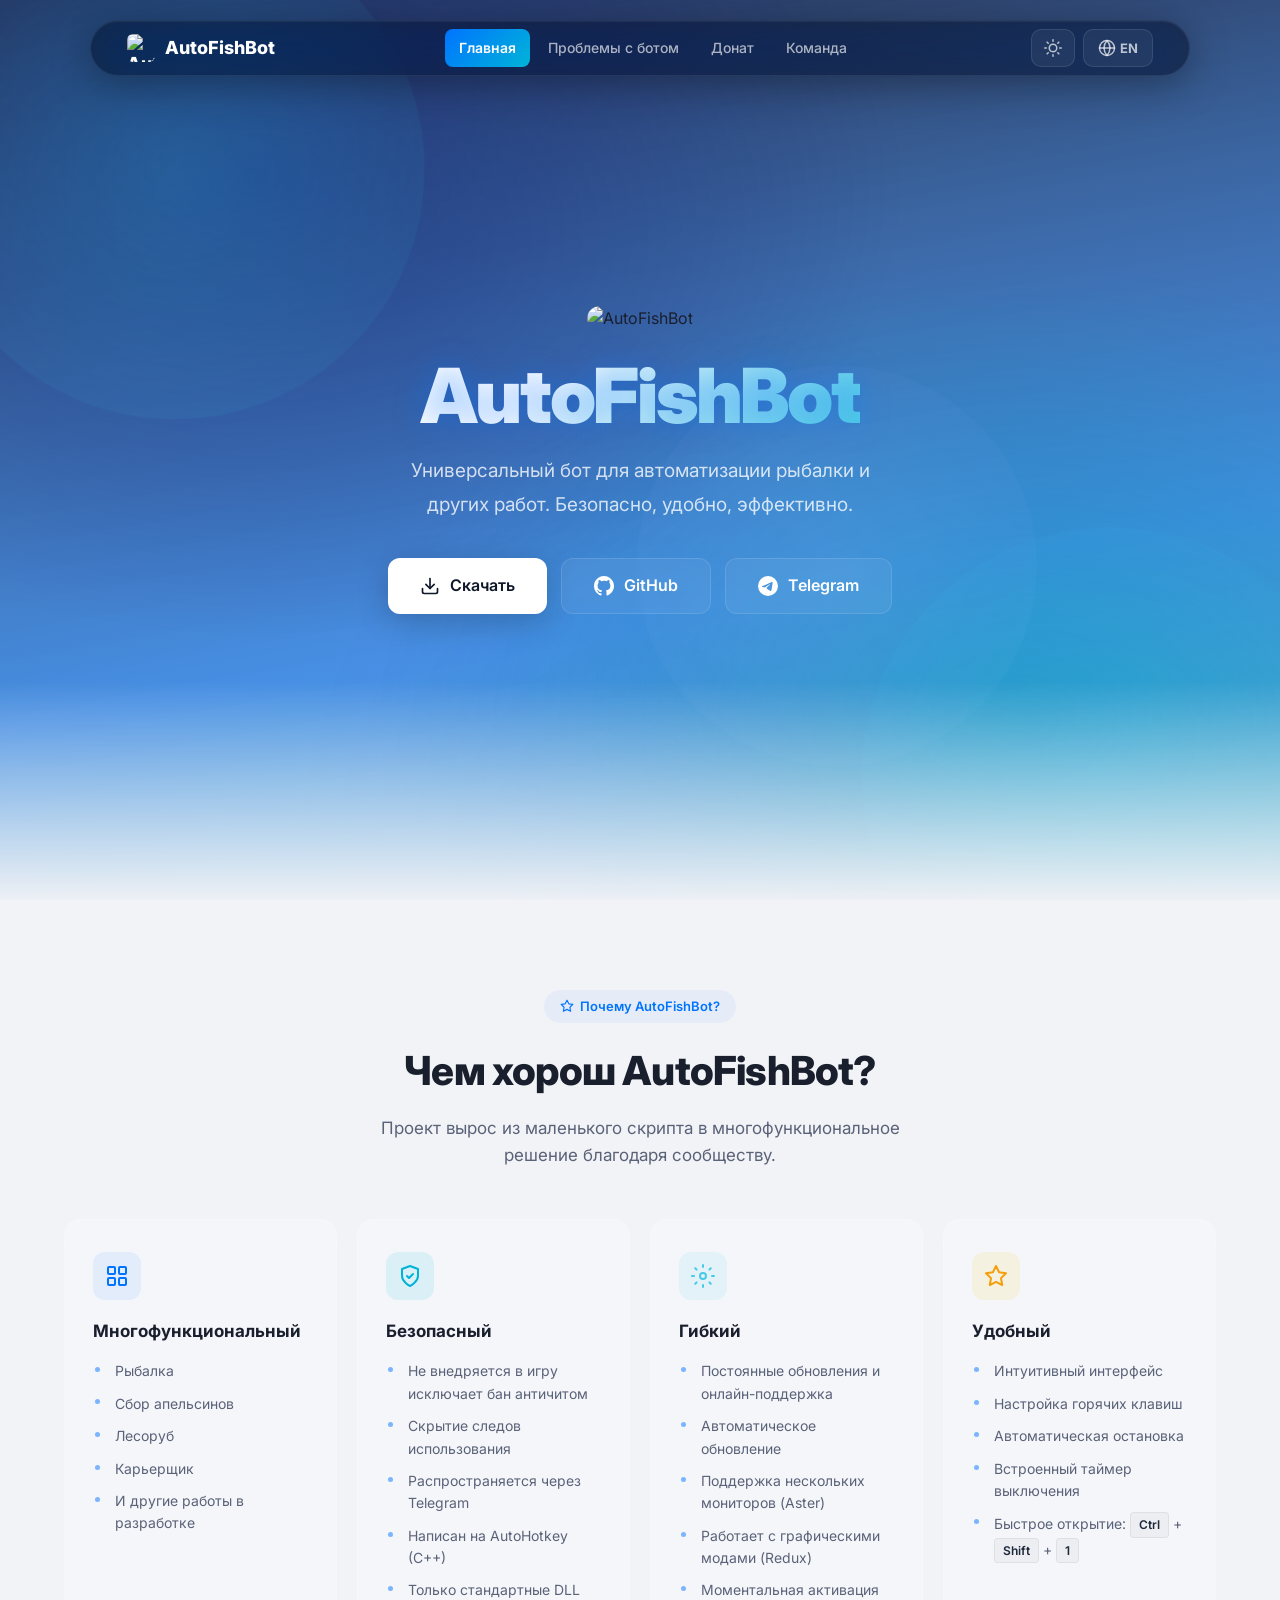
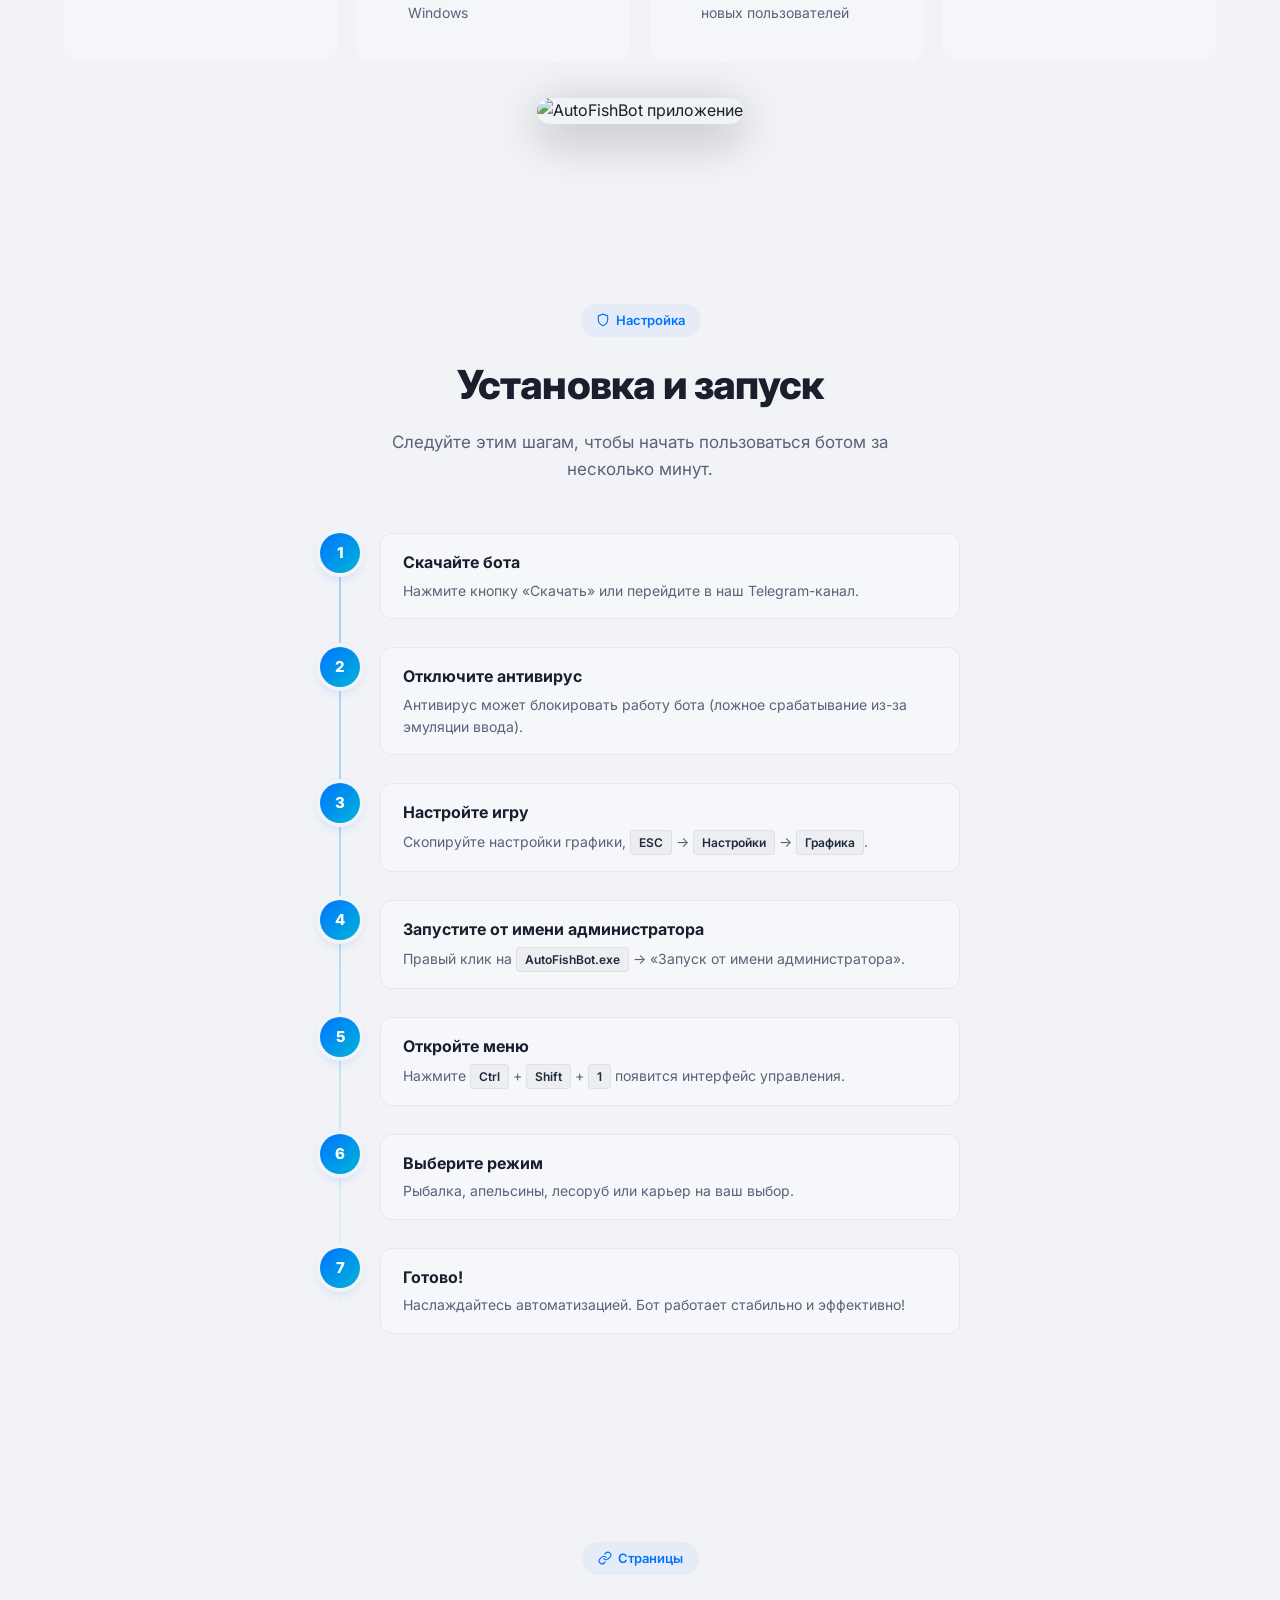
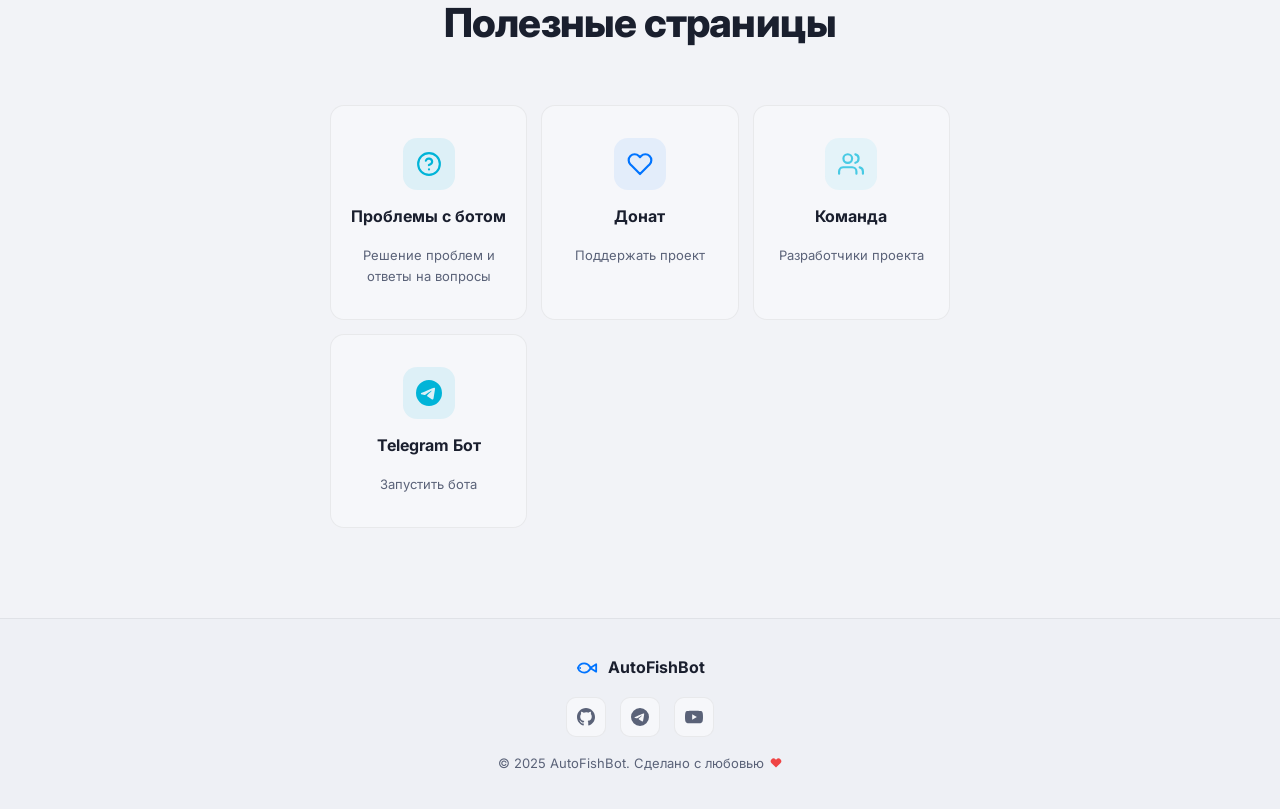
==== indexAFB.html @ ac45a5df "Initial commit - AutoFishBot site with multi-page structure and indexAFB SPA" ====
<!DOCTYPE html>
<html lang="ru" data-theme="light">
<head>
<meta charset="UTF-8">
<meta name="viewport" content="width=device-width, initial-scale=1.0">
<title>AutoFishBot — Universal bot for MajesticRP</title>
<meta name="description" content="Universal bot for automating fishing and other jobs on MajesticRP. Safe, convenient, efficient.">
<meta name="keywords" content="AutoFishBot, MajesticRP, fishing bot, automation, auto fish, AutoHotkey">
<meta property="og:title" content="AutoFishBot">
<meta property="og:description" content="Universal bot for automating fishing and other jobs. Safe, convenient, efficient.">
<meta property="og:image" content="https://s.fotora.ru/a2efa7c421a257b6.png">
<link rel="icon" type="image/png" href="https://s.fotora.ru/a2efa7c421a257b6.png">
<link href="https://fonts.googleapis.com/css2?family=Inter:wght@400;500;600;700;800;900&display=swap" rel="stylesheet">
<style>
*,*::before,*::after{box-sizing:border-box;margin:0;padding:0}
:root{--primary:#0074FF;--primary-dark:#0056c7;--secondary:#00B4D8;--accent:#48CAE4}
[data-theme="light"]{--bg:#eef0f5;--bg-alt:#f2f3f7;--card:#f6f7fa;--card-hover:#eff1f5;--text:#1a1f2e;--text-light:#5a6278;--border:rgba(0,0,0,.06);--shadow:0 4px 24px rgba(0,0,0,.04);--shadow-lg:0 12px 48px rgba(0,0,0,.07);--nav-bg:rgba(238,240,245,.88);--glow:rgba(0,116,255,.05);--code-bg:#eceef2;--code-text:#1e293b;--hero-from:#020b2e;--hero-via:#003a8a;--hero-to:#0066dd;--hero-end:#0099bb;--section-alt:#f2f3f7;--team-avatar:#e2e6ed;--badge-active:#10b981;--badge-left:#ef4444;--glass:rgba(246,247,250,.75)}
[data-theme="dark"]{--bg:#080c1a;--bg-alt:#0c1124;--card:#121b38;--card-hover:#162044;--text:#e2e8f0;--text-light:#8899b4;--border:rgba(255,255,255,.04);--shadow:0 4px 24px rgba(0,0,0,.35);--shadow-lg:0 12px 48px rgba(0,0,0,.45);--nav-bg:rgba(8,12,26,.88);--glow:rgba(0,116,255,.06);--code-bg:#1a2045;--code-text:#c8d6e5;--hero-from:#020515;--hero-via:#002060;--hero-to:#003d99;--hero-end:#006688;--section-alt:#0a0f24;--team-avatar:#1a2045;--badge-active:#059669;--badge-left:#dc2626;--glass:rgba(18,27,56,.55)}
html{scroll-behavior:smooth}
body{font-family:'Inter',system-ui,-apple-system,sans-serif;background:var(--bg);color:var(--text);line-height:1.6;overflow-x:hidden;transition:background .3s,color .3s}
a{color:var(--primary);text-decoration:none}
::selection{background:rgba(0,116,255,.2);color:inherit}
.container{max-width:1200px;margin:0 auto;padding:0 24px}
kbd{display:inline-block;padding:2px 8px;border-radius:4px;font-family:inherit;font-size:12px;font-weight:600;background:var(--code-bg);color:var(--code-text);border:1px solid var(--border)}
::-webkit-scrollbar{width:6px}
::-webkit-scrollbar-track{background:transparent}
::-webkit-scrollbar-thumb{background:var(--primary);border-radius:3px}
nav{position:fixed;top:20px;left:50%;transform:translateX(-50%);z-index:1000;max-width:1100px;width:90%;border-radius:999px;background:rgba(10,15,30,.55);backdrop-filter:blur(24px) saturate(180%);-webkit-backdrop-filter:blur(24px) saturate(180%);border:1px solid rgba(255,255,255,.08);box-shadow:0 8px 40px rgba(0,0,0,.35),inset 0 1px 0 rgba(255,255,255,.05);height:56px;display:flex;align-items:center;justify-content:space-between;padding:0 36px;transition:all .4s cubic-bezier(.34,1.56,.64,1)}nav:hover{transform:translateX(-50%) scale(1.02);background:rgba(15,22,40,.7);box-shadow:0 8px 50px rgba(0,116,255,.12),0 8px 40px rgba(0,0,0,.35),inset 0 1px 0 rgba(255,255,255,.08)}
.nav-brand{display:flex;align-items:center;gap:10px;font-weight:800;font-size:18px;color:#fff;cursor:pointer}
.nav-brand img{border-radius:6px}
.nav-center{display:flex;align-items:center;gap:4px}
.nav-center a{padding:8px 14px;border-radius:8px;font-size:14px;font-weight:500;color:rgba(255,255,255,.65);cursor:pointer;transition:all .25s}
.nav-center a:hover,.nav-center a.active{background:rgba(255,255,255,.08);color:#fff}
.nav-center a.active{background:linear-gradient(135deg,#0074ff,#00b4d8);font-weight:600}
.nav-actions{display:flex;align-items:center;gap:8px}
.theme-btn,.lang-btn{display:flex;align-items:center;justify-content:center;height:38px;border-radius:10px;border:1px solid rgba(255,255,255,.1);background:rgba(255,255,255,.06);cursor:pointer;font-size:13px;font-weight:600;font-family:inherit;color:rgba(255,255,255,.7);transition:all .25s}
.theme-btn{width:44px}
.lang-btn{padding:0 14px;gap:4px}
.theme-btn:hover,.lang-btn:hover{border-color:rgba(255,255,255,.25);color:#fff;background:rgba(255,255,255,.1)}
.theme-btn svg,.lang-btn svg{width:18px;height:18px}
.lang-btn span{font-size:13px;font-weight:700}
.page{display:none;animation:fadePage .35s ease}
.page.active{display:block}
@keyframes fadePage{from{opacity:0;transform:translateY(12px)}to{opacity:1;transform:translateY(0)}}
.hero{min-height:100vh;display:flex;align-items:center;justify-content:center;text-align:center;position:relative;padding:100px 24px 80px;background:radial-gradient(ellipse at 20% 20%,rgba(30,58,138,.7) 0%,transparent 45%),radial-gradient(ellipse at 80% 80%,rgba(8,145,178,.55) 0%,transparent 45%),radial-gradient(ellipse at 50% 100%,rgba(120,80,255,.12) 0%,transparent 40%),linear-gradient(170deg,rgba(2,11,46,.85) 0%,rgba(0,58,138,.75) 35%,rgba(0,102,221,.7) 65%,rgba(0,153,187,.65) 100%),url('https://s.fotora.ru/9a0da418058eaffe.jpeg') center/cover;overflow:hidden}.hero::after{content:'';position:absolute;left:0;right:0;bottom:-1px;height:220px;background:linear-gradient(to bottom,transparent,var(--bg));pointer-events:none;z-index:3}
.hero-light{position:absolute;border-radius:50%;opacity:.35;mix-blend-mode:screen;pointer-events:none;transform:translateZ(0)}.hero-light-1{width:500px;height:500px;background:radial-gradient(circle,rgba(0,180,216,.6),transparent);top:-10%;left:-5%}.hero-light-2{width:500px;height:500px;background:radial-gradient(circle,rgba(0,116,255,.5),transparent);bottom:-15%;right:-5%}.hero-light-3{width:400px;height:400px;background:radial-gradient(circle,rgba(120,80,255,.4),transparent);top:40%;left:50%}
.hero-bubbles{position:absolute;inset:0;pointer-events:none;overflow:hidden}
.bubble{position:absolute;border-radius:50%;background:rgba(255,255,255,.04);animation:bubbleUp linear infinite}
.bubble:nth-child(1){width:12px;height:12px;left:15%;bottom:-20px;animation-duration:8s}
.bubble:nth-child(2){width:24px;height:24px;left:45%;bottom:-30px;animation-duration:12s;animation-delay:2s}
.bubble:nth-child(3){width:16px;height:16px;left:70%;bottom:-20px;animation-duration:10s;animation-delay:4s}
.bubble:nth-child(4){width:8px;height:8px;left:85%;bottom:-15px;animation-duration:7s;animation-delay:1s}
.bubble:nth-child(5){width:20px;height:20px;left:25%;bottom:-25px;animation-duration:14s;animation-delay:3s}
.bubble:nth-child(6){width:10px;height:10px;left:55%;bottom:-15px;animation-duration:9s;animation-delay:5s}
.bubble:nth-child(7){width:18px;height:18px;left:10%;bottom:-25px;animation-duration:13s;animation-delay:1.5s}
.bubble:nth-child(8){width:7px;height:7px;left:35%;bottom:-12px;animation-duration:6s;animation-delay:3.5s}
.bubble:nth-child(9){width:14px;height:14px;left:65%;bottom:-22px;animation-duration:11s;animation-delay:0.5s}
.bubble:nth-child(10){width:22px;height:22px;left:90%;bottom:-28px;animation-duration:15s;animation-delay:4.5s}
.bubble:nth-child(11){width:9px;height:9px;left:5%;bottom:-18px;animation-duration:7.5s;animation-delay:2.5s}
.bubble:nth-child(12){width:16px;height:16px;left:75%;bottom:-24px;animation-duration:10.5s;animation-delay:6s}
.bubble:nth-child(13){width:11px;height:11px;left:40%;bottom:-16px;animation-duration:8.5s;animation-delay:0.8s}
.bubble:nth-child(14){width:19px;height:19px;left:50%;bottom:-26px;animation-duration:12.5s;animation-delay:5.2s}
.bubble:nth-child(15){width:6px;height:6px;left:30%;bottom:-10px;animation-duration:5.5s;animation-delay:3.8s}
.bubble:nth-child(16){width:13px;height:13px;left:95%;bottom:-20px;animation-duration:9.5s;animation-delay:1.2s}
.bubble:nth-child(17){width:21px;height:21px;left:60%;bottom:-30px;animation-duration:14.5s;animation-delay:4s}
.bubble:nth-child(18){width:8px;height:8px;left:20%;bottom:-14px;animation-duration:6.5s;animation-delay:7s}
.bubble:nth-child(19){width:15px;height:15px;left:33%;bottom:-22px;animation-duration:11s;animation-delay:1.8s}
.bubble:nth-child(20){width:10px;height:10px;left:72%;bottom:-18px;animation-duration:8.5s;animation-delay:4.2s}
.bubble:nth-child(21){width:18px;height:18px;left:8%;bottom:-28px;animation-duration:13.5s;animation-delay:0.3s}
.bubble:nth-child(22){width:7px;height:7px;left:58%;bottom:-12px;animation-duration:6s;animation-delay:5.5s}
.bubble:nth-child(23){width:13px;height:13px;left:42%;bottom:-20px;animation-duration:9.5s;animation-delay:2.2s}
.bubble:nth-child(24){width:20px;height:20px;left:88%;bottom:-26px;animation-duration:14s;animation-delay:6.8s}
.bubble:nth-child(25){width:9px;height:9px;left:17%;bottom:-16px;animation-duration:7s;animation-delay:3.3s}
.bubble:nth-child(26){width:17px;height:17px;left:63%;bottom:-24px;animation-duration:12s;animation-delay:0.9s}
.bubble:nth-child(27){width:6px;height:6px;left:48%;bottom:-10px;animation-duration:5s;animation-delay:4.8s}
.bubble:nth-child(28){width:14px;height:14px;left:82%;bottom:-22px;animation-duration:10s;animation-delay:1.5s}
.bubble:nth-child(29){width:22px;height:22px;left:28%;bottom:-30px;animation-duration:15.5s;animation-delay:5.8s}
.bubble:nth-child(30){width:11px;height:11px;left:53%;bottom:-18px;animation-duration:8s;animation-delay:2.8s}
@keyframes bubbleUp{0%{transform:translateY(0) scale(1);opacity:0}10%{opacity:1}90%{opacity:.6}100%{transform:translateY(-110vh) scale(.4);opacity:0}}
.hero-waves{position:absolute;bottom:0;left:0;right:0;height:100px;overflow:hidden;line-height:0}
.hero-waves svg{position:absolute;bottom:0;width:200%;height:100%}
.wave1{animation:waveAnim 14s ease-in-out infinite;opacity:.12}
.wave2{animation:waveAnim 20s ease-in-out infinite reverse;opacity:.07;bottom:-8px}
.wave3{animation:waveAnim 26s ease-in-out infinite;opacity:.04;bottom:-16px}
@keyframes waveAnim{0%{transform:translateX(0)}25%{transform:translateX(-15%)}50%{transform:translateX(-25%)}75%{transform:translateX(-15%)}100%{transform:translateX(0)}}
.hero-content{position:relative;z-index:2;max-width:800px}
.hero-icon{margin-bottom:24px;display:inline-block;animation:fishFloat 4s ease-in-out infinite}
@keyframes fishFloat{0%,100%{transform:translateY(0) rotate(-2deg)}50%{transform:translateY(-10px) rotate(2deg)}}
.hero-icon img{border-radius:16px}
.hero h1{font-size:clamp(42px,8vw,76px);font-weight:900;color:#fff;line-height:1.05;margin-bottom:18px;letter-spacing:-.03em;text-shadow:0 0 30px rgba(0,116,255,.35)}
.hero h1 span{background:linear-gradient(135deg,#fff 30%,var(--accent) 100%);-webkit-background-clip:text;-webkit-text-fill-color:transparent;background-clip:text}
.hero p{font-size:clamp(16px,2.5vw,19px);color:rgba(255,255,255,.78);margin-bottom:36px;max-width:500px;margin-left:auto;margin-right:auto;line-height:1.8}
.hero-buttons{display:flex;gap:14px;justify-content:center;flex-wrap:wrap}
.btn{display:inline-flex;align-items:center;gap:10px;padding:14px 32px;border-radius:12px;font-size:16px;font-weight:600;font-family:inherit;cursor:pointer;transition:all .3s cubic-bezier(.34,1.56,.64,1);border:none;text-decoration:none}
.btn-primary{background:#fff;color:#0f172a;box-shadow:0 8px 32px rgba(0,0,0,.2)}
.btn-primary:hover{transform:translateY(-3px) scale(1.03);box-shadow:0 12px 40px rgba(0,0,0,.3),0 0 40px rgba(0,116,255,.35)}
.btn-primary svg{width:20px;height:20px}
.btn-outline{background:rgba(255,255,255,.06);color:#fff;border:1.5px solid rgba(255,255,255,.12);backdrop-filter:blur(4px)}
.btn-outline:hover{background:rgba(255,255,255,.1);border-color:rgba(255,255,255,.25);transform:translateY(-3px) scale(1.02)}
.btn-outline svg{width:20px;height:20px}
.section{padding:90px 0;transition:background .3s}
.section:nth-child(even){background:var(--section-alt)}
.section-header{text-align:center;margin-bottom:50px}
.section-header h2{font-size:clamp(28px,4vw,40px);font-weight:800;color:var(--text);margin-bottom:12px;letter-spacing:-.02em;transition:color .3s}
.section-header p{color:var(--text-light);font-size:17px;max-width:560px;margin:0 auto;transition:color .3s}
.section-label{display:inline-flex;align-items:center;gap:6px;padding:6px 16px;border-radius:20px;background:var(--glow);color:var(--primary);font-size:13px;font-weight:600;margin-bottom:16px;transition:background .3s}
.features-grid{display:grid;grid-template-columns:repeat(auto-fit,minmax(260px,1fr));gap:20px}
.feature-card{background:var(--glass);backdrop-filter:blur(16px) saturate(180%);-webkit-backdrop-filter:blur(16px) saturate(180%);border-radius:16px;padding:32px 28px;border:1px solid rgba(255,255,255,.08);transition:all .35s cubic-bezier(.34,1.56,.64,1);opacity:0;transform:translateY(30px);position:relative;overflow:hidden}
.feature-card::before{content:'';position:absolute;top:0;left:0;right:0;height:3px;background:linear-gradient(90deg,#0074ff,#00b4d8);opacity:0;transition:opacity .35s}.feature-card::after{content:'';position:absolute;top:0;left:-100%;width:100%;height:100%;background:linear-gradient(90deg,transparent,rgba(255,255,255,.06),transparent);transition:left .6s cubic-bezier(.34,1.56,.64,1);pointer-events:none}.feature-card:hover::after{left:100%}
.feature-card.visible{opacity:1;transform:translateY(0)}
.feature-card:hover{transform:translateY(-6px);border-color:rgba(0,116,255,.3);box-shadow:0 12px 48px rgba(0,0,0,.3),0 0 30px rgba(0,116,255,.08)}
.feature-card:hover::before{opacity:1}
.feature-card:hover .feature-icon{transform:scale(1.1)}
.feature-icon{width:48px;height:48px;border-radius:12px;display:flex;align-items:center;justify-content:center;margin-bottom:18px;transition:transform .3s}
.feature-icon svg{width:24px;height:24px}
.feature-card h3{font-size:17px;font-weight:700;margin-bottom:10px;color:var(--text);transition:color .3s}
.feature-card ul{list-style:none;padding:0;margin:0}
.feature-card ul li{font-size:14px;color:var(--text-light);padding:5px 0 5px 22px;position:relative;transition:color .3s}
.feature-card ul li::before{content:'';position:absolute;left:2px;top:12px;width:5px;height:5px;border-radius:50%;background:var(--primary);opacity:.5}
.showcase-img{margin-top:36px;text-align:center;opacity:0;transform:translateY(20px);transition:all .6s ease}
.showcase-img.visible{opacity:1;transform:translateY(0)}
.showcase-img img{max-width:100%;border-radius:12px;box-shadow:0 8px 40px rgba(0,0,0,.1)}
.section-alt{background:var(--section-alt);transition:background .3s}
.setup-steps{max-width:640px;margin:0 auto;position:relative;padding-left:0}
.setup-steps::before{content:'';position:absolute;left:19px;top:8px;bottom:8px;width:2px;background:linear-gradient(to bottom,var(--primary),var(--secondary),transparent);opacity:.3;transition:background .3s}
.setup-step{display:flex;gap:20px;margin-bottom:28px;opacity:0;transform:translateX(-20px);transition:all .5s cubic-bezier(.34,1.56,.64,1)}
.setup-step.visible{opacity:1;transform:translateX(0)}
.step-num{flex-shrink:0;width:40px;height:40px;border-radius:50%;background:linear-gradient(135deg,var(--primary),var(--secondary));color:#fff;font-weight:800;font-size:15px;display:flex;align-items:center;justify-content:center;position:relative;z-index:1;box-shadow:0 0 0 4px var(--section-alt),0 4px 12px rgba(0,116,255,.2);transition:box-shadow .3s,background .3s}
.setup-step .step-content{background:var(--card);border-radius:12px;padding:16px 22px;flex:1;border:1px solid var(--border);transition:all .3s;transition:background .3s,border-color .3s}
.setup-step .step-content h3{font-size:16px;font-weight:700;color:var(--text);margin-bottom:4px;transition:color .3s}
.setup-step .step-content p{font-size:14px;color:var(--text-light);line-height:1.6;transition:color .3s}
.links-grid{display:grid;grid-template-columns:repeat(auto-fit,minmax(180px,1fr));gap:14px;max-width:620px;margin:0 auto}
.link-card{display:flex;flex-direction:column;align-items:center;gap:14px;padding:32px 20px;border-radius:14px;background:var(--card);border:1px solid var(--border);text-align:center;cursor:pointer;transition:all .35s cubic-bezier(.34,1.56,.64,1);opacity:0;transform:translateY(20px)}
.link-card.visible{opacity:1;transform:translateY(0)}
.link-card:hover{transform:translateY(-6px);border-color:var(--primary);box-shadow:var(--shadow-lg)}
.link-card-icon{width:52px;height:52px;border-radius:14px;display:flex;align-items:center;justify-content:center}
.link-card-icon svg{width:26px;height:26px}
.link-card h3{font-size:16px;font-weight:700;color:var(--text);margin-bottom:2px;transition:color .3s}
.link-card p{font-size:13px;color:var(--text-light);transition:color .3s}
footer{text-align:center;padding:36px 24px;color:var(--text-light);font-size:13px;border-top:1px solid var(--border);transition:color .3s,border-color .3s,background .3s}
.footer-content{display:flex;flex-direction:column;align-items:center;gap:16px}
.footer-brand{display:flex;align-items:center;gap:10px;font-weight:700;font-size:16px;color:var(--text);transition:color .3s}
.footer-links{display:flex;gap:14px}
.footer-links a{display:flex;align-items:center;justify-content:center;width:40px;height:40px;border-radius:10px;background:var(--card);border:1px solid var(--border);color:var(--text-light);transition:all .25s}
.footer-links a:hover{color:var(--primary);border-color:var(--primary);background:var(--glow);transform:translateY(-2px)}
.footer-copy{display:flex;align-items:center;justify-content:center;gap:6px;flex-wrap:wrap;color:var(--text-light);transition:color .3s}
.faq-list{max-width:680px;margin:0 auto}
.faq-item{background:var(--card);border-radius:12px;margin-bottom:10px;border:1px solid var(--border);overflow:hidden;transition:all .3s;opacity:0;transform:translateY(20px)}
.faq-item.visible{opacity:1;transform:translateY(0)}
.faq-item:hover{border-color:var(--primary)}
.faq-question{padding:18px 22px;display:flex;align-items:center;justify-content:space-between;cursor:pointer;font-weight:600;font-size:15px;color:var(--text);gap:12px;-webkit-user-select:none;user-select:none;transition:color .3s}
.faq-chevron{width:20px;height:20px;flex-shrink:0;transition:transform .35s cubic-bezier(.34,1.56,.64,1);color:var(--text-light)}
.faq-item.open .faq-chevron{transform:rotate(180deg);color:var(--primary)}
.faq-answer{max-height:0;overflow:hidden;transition:max-height .35s ease,padding .35s ease;padding:0 22px;font-size:14px;color:var(--text-light);line-height:1.7;transition:color .3s,max-height .35s ease,padding .35s ease}
.faq-item.open .faq-answer{max-height:500px;padding:0 22px 18px}
.faq-support{text-align:center;margin-top:24px}
.support-btn{display:inline-flex;align-items:center;gap:10px;padding:14px 28px;border-radius:12px;background:var(--primary);color:#fff;font-weight:600;font-size:15px;font-family:inherit;text-decoration:none;transition:all .3s cubic-bezier(.34,1.56,.64,1);box-shadow:0 4px 20px rgba(0,116,255,.25)}
.support-btn:hover{transform:translateY(-3px);box-shadow:0 8px 32px rgba(0,116,255,.35)}
.donate-buttons{display:flex;flex-direction:column;gap:14px;max-width:420px;margin:0 auto}
.donate-btn{display:flex;align-items:center;justify-content:center;gap:12px;padding:20px 28px;border-radius:14px;font-weight:600;font-size:16px;font-family:inherit;cursor:pointer;border:none;text-decoration:none;color:#fff;text-align:center;transition:all .3s cubic-bezier(.34,1.56,.64,1);box-shadow:0 4px 20px rgba(0,0,0,.15)}
.donate-btn:hover{transform:translateY(-3px) scale(1.02);box-shadow:0 8px 32px rgba(0,0,0,.25)}
.team-grid{display:grid;grid-template-columns:repeat(auto-fit,minmax(260px,1fr));gap:20px;max-width:900px;margin:0 auto}
.team-card{background:var(--card);border-radius:16px;padding:28px 24px;text-align:center;border:1px solid var(--border);transition:all .35s cubic-bezier(.34,1.56,.64,1);opacity:0;transform:translateY(20px)}
.team-card.visible{opacity:1;transform:translateY(0)}
.team-card:hover{transform:translateY(-6px);border-color:var(--primary);box-shadow:var(--shadow-lg)}
.team-avatar{width:72px;height:72px;border-radius:50%;margin:0 auto 16px;display:flex;align-items:center;justify-content:center;position:relative;transition:transform .3s;overflow:hidden;background:var(--team-avatar)}
.team-avatar img{width:100%;height:100%;object-fit:cover;border-radius:50%}
.team-card:hover .team-avatar{transform:scale(1.05)}
.team-info h3{font-size:17px;font-weight:700;color:var(--text);margin-bottom:4px;transition:color .3s}
.team-role{display:block;font-size:13px;color:var(--text-light);margin-bottom:12px;transition:color .3s}
.team-status{display:inline-flex;align-items:center;gap:6px;padding:5px 14px;border-radius:20px;font-size:12px;font-weight:600}
.team-status.active{background:rgba(16,185,129,.1);color:var(--badge-active);border:1px solid rgba(16,185,129,.2)}
.team-status.left{background:rgba(239,68,68,.1);color:var(--badge-left);border:1px solid rgba(239,68,68,.2)}
.status-dot{width:8px;height:8px;border-radius:50%;flex-shrink:0}
.team-status.active .status-dot{background:var(--badge-active)}
.team-status.left .status-dot{background:var(--badge-left)}
.fade-in{opacity:0;transform:translateY(40px);transition:opacity .9s ease,transform .9s cubic-bezier(.22,1,.36,1)}
.fade-in.visible{opacity:1;transform:translateY(0)}
.fade-up{opacity:0;transform:translateY(40px);transition:opacity .9s ease,transform .9s cubic-bezier(.22,1,.36,1)}
.fade-up.visible{opacity:1;transform:translateY(0)}
.slide-right{opacity:0;transform:translateX(-40px);transition:opacity .7s ease,transform .7s cubic-bezier(.22,1,.36,1)}
.slide-right.visible{opacity:1;transform:translateX(0)}
.scale-in{opacity:0;transform:scale(.85);transition:opacity .6s ease,transform .6s cubic-bezier(.34,1.56,.64,1)}
.scale-in.visible{opacity:1;transform:scale(1)}
.stagger-1{transition-delay:.05s}.stagger-2{transition-delay:.12s}.stagger-3{transition-delay:.2s}.stagger-4{transition-delay:.28s}.stagger-5{transition-delay:.36s}.stagger-6{transition-delay:.44s}.stagger-7{transition-delay:.52s}
.global-particles{position:fixed;inset:0;pointer-events:none;overflow:hidden;z-index:0}.gp-dot{position:absolute;border-radius:50%;background:rgba(255,255,255,.025);animation:gpFloat linear infinite}.gp-dot:nth-child(1){width:4px;height:4px;left:10%;bottom:-10px;animation-duration:45s;animation-delay:0s}.gp-dot:nth-child(2){width:6px;height:6px;left:25%;bottom:-10px;animation-duration:55s;animation-delay:5s}.gp-dot:nth-child(3){width:3px;height:3px;left:40%;bottom:-10px;animation-duration:40s;animation-delay:10s}.gp-dot:nth-child(4){width:7px;height:7px;left:55%;bottom:-10px;animation-duration:60s;animation-delay:3s}.gp-dot:nth-child(5){width:5px;height:5px;left:70%;bottom:-10px;animation-duration:50s;animation-delay:8s}.gp-dot:nth-child(6){width:4px;height:4px;left:85%;bottom:-10px;animation-duration:42s;animation-delay:15s}.gp-dot:nth-child(7){width:8px;height:8px;left:50%;bottom:-10px;animation-duration:65s;animation-delay:6s}.gp-dot:nth-child(8){width:3px;height:3px;left:15%;bottom:-10px;animation-duration:38s;animation-delay:12s}@keyframes gpFloat{0%{transform:translateY(0) scale(0);opacity:0}8%{opacity:.8}92%{opacity:.4}100%{transform:translateY(-110vh) scale(.8);opacity:0}}
.hamburger{display:none;flex-direction:column;justify-content:center;align-items:center;width:38px;height:38px;border:1px solid rgba(255,255,255,.1);background:rgba(255,255,255,.06);border-radius:10px;cursor:pointer;gap:4px;padding:8px;transition:all .25s}
.hamburger:hover{border-color:rgba(255,255,255,.25);background:rgba(255,255,255,.1)}
.hamburger span{display:block;width:18px;height:2px;border-radius:2px;background:rgba(255,255,255,.7);transition:all .3s}
.hamburger.active span:nth-child(1){transform:rotate(45deg) translate(4px,4px)}
.hamburger.active span:nth-child(2){opacity:0}
.hamburger.active span:nth-child(3){transform:rotate(-45deg) translate(4px,-4px)}
.mobile-overlay{position:fixed;inset:0;z-index:999;background:rgba(0,0,0,.5);backdrop-filter:blur(8px);-webkit-backdrop-filter:blur(8px);opacity:0;visibility:hidden;transition:all .35s;display:flex;align-items:center;justify-content:center}
.mobile-overlay.open{opacity:1;visibility:visible}
.mobile-menu{background:var(--card);border-radius:20px;padding:32px 28px;min-width:280px;max-width:90%;text-align:center;border:1px solid var(--border);transform:scale(.9) translateY(10px);transition:transform .4s cubic-bezier(.34,1.56,.64,1),background .3s,border-color .3s}
.mobile-overlay.open .mobile-menu{transform:scale(1) translateY(0)}
.mobile-menu-header{display:flex;align-items:center;justify-content:center;gap:10px;margin-bottom:24px;font-size:18px;font-weight:800;color:var(--text);transition:color .3s}
.mobile-menu-links{display:flex;flex-direction:column;gap:8px}
.mobile-menu-links a{padding:14px 20px;border-radius:12px;font-size:16px;font-weight:600;color:var(--text);background:var(--bg-alt);transition:all .25s;text-decoration:none;cursor:pointer}
.mobile-menu-links a:hover,.mobile-menu-links a.active{background:linear-gradient(135deg,#0074ff,#00b4d8);color:#fff}
.scroll-top{position:fixed;bottom:28px;right:28px;z-index:100;width:46px;height:46px;border-radius:50%;background:linear-gradient(135deg,var(--primary),var(--secondary));color:#fff;border:none;cursor:pointer;display:flex;align-items:center;justify-content:center;box-shadow:0 4px 16px rgba(0,116,255,.3);opacity:0;visibility:hidden;transform:translateY(12px);transition:all .35s cubic-bezier(.34,1.56,.64,1)}
.scroll-top.visible{opacity:1;visibility:visible;transform:translateY(0)}
.scroll-top:hover{transform:translateY(-3px);box-shadow:0 8px 24px rgba(0,116,255,.4)}
.scroll-top svg{width:20px;height:20px}
@keyframes pageFadeIn{from{opacity:0;transform:translateY(8px)}to{opacity:1;transform:translateY(0)}}
.page-content{animation:pageFadeIn .4s ease}
body.page-exit{opacity:0;transition:opacity .2s ease}
.error-code{font-size:clamp(100px,18vw,180px);font-weight:900;line-height:1;background:linear-gradient(135deg,var(--primary),var(--secondary),var(--accent));-webkit-background-clip:text;-webkit-text-fill-color:transparent;background-clip:text;margin-bottom:8px}
.error-title{font-size:clamp(22px,4vw,32px);font-weight:700;color:var(--text);margin-bottom:12px;transition:color .3s}
.error-desc{font-size:16px;color:var(--text-light);max-width:400px;margin:0 auto 32px;line-height:1.7;transition:color .3s}
.error-boat{font-size:60px;margin-bottom:20px;display:inline-block;animation:fishFloat 3s ease-in-out infinite}
@media(max-width:768px){nav{min-width:auto;max-width:calc(100% - 32px);padding:0 16px;height:50px;top:12px}.nav-center{display:none}.hamburger{display:flex}.hero{padding:80px 20px 60px}.section{padding:56px 0}.features-grid,.links-grid,.team-grid{grid-template-columns:1fr}.setup-step .step-num{width:34px;height:34px;font-size:13px}.setup-steps::before{left:16px}.hero-light{opacity:.1}.donate-buttons{max-width:100%}.scroll-top{bottom:16px;right:16px;width:42px;height:42px}.scroll-top svg{width:18px;height:18px}}
</style>
</head>
<body>
<div class="global-particles"><div class="gp-dot"></div><div class="gp-dot"></div><div class="gp-dot"></div><div class="gp-dot"></div><div class="gp-dot"></div><div class="gp-dot"></div><div class="gp-dot"></div><div class="gp-dot"></div></div>

<nav>
  <div class="nav-brand" onclick="switchPage('home')">
    <img src="https://s.fotora.ru/a2efa7c421a257b6.png" alt="AutoFishBot" style="width:28px;height:28px" loading="lazy">
    AutoFishBot
  </div>
  <div class="nav-center">
    <a onclick="switchPage('home')" class="active" data-key="nav_home">Главная</a>
    <a onclick="switchPage('faq')" data-key="nav_faq">Проблемы с ботом</a>
    <a onclick="switchPage('donate')" data-key="nav_donate">Донат</a>
    <a onclick="switchPage('team')" data-key="nav_team">Команда</a>
  </div>
  <div class="nav-actions">
    <button class="hamburger" onclick="toggleMobileMenu()" aria-label="Menu">
      <span></span><span></span><span></span>
    </button>
    <button class="theme-btn" onclick="toggleTheme()" aria-label="Toggle theme">
      <svg class="icon-sun" viewBox="0 0 24 24" fill="none" stroke="currentColor" stroke-width="2" stroke-linecap="round" stroke-linejoin="round">
        <circle cx="12" cy="12" r="5"/><line x1="12" y1="1" x2="12" y2="3"/><line x1="12" y1="21" x2="12" y2="23"/>
        <line x1="4.22" y1="4.22" x2="5.64" y2="5.64"/><line x1="18.36" y1="18.36" x2="19.78" y2="19.78"/>
        <line x1="1" y1="12" x2="3" y2="12"/><line x1="21" y1="12" x2="23" y2="12"/>
        <line x1="4.22" y1="19.78" x2="5.64" y2="18.36"/><line x1="18.36" y1="5.64" x2="19.78" y2="4.22"/>
      </svg>
      <svg class="icon-moon" viewBox="0 0 24 24" fill="none" stroke="currentColor" stroke-width="2" stroke-linecap="round" stroke-linejoin="round" style="display:none">
        <path d="M21 12.79A9 9 0 1 1 11.21 3 7 7 0 0 0 21 12.79z"/>
      </svg>
    </button>
    <button class="lang-btn" onclick="toggleLang()" aria-label="Switch language">
      <svg viewBox="0 0 24 24" fill="none" stroke="currentColor" stroke-width="2" stroke-linecap="round" stroke-linejoin="round">
        <circle cx="12" cy="12" r="10"/><line x1="2" y1="12" x2="22" y2="12"/><path d="M12 2a15.3 15.3 0 0 1 4 10 15.3 15.3 0 0 1-4 10 15.3 15.3 0 0 1-4-10 15.3 15.3 0 0 1 4-10z"/>
      </svg>
      <span id="lang-label">EN</span>
    </button>
  </div>
</nav>

<div class="mobile-overlay" id="mobileMenu" onclick="if(event.target===this)toggleMobileMenu()">
  <div class="mobile-menu" onclick="event.stopPropagation()">
    <div class="mobile-menu-header">
      <img src="https://s.fotora.ru/a2efa7c421a257b6.png" alt="AutoFishBot" style="width:32px;height:32px;border-radius:8px" loading="lazy">
      <span>AutoFishBot</span>
    </div>
    <div class="mobile-menu-links">
      <a onclick="switchPage('home');toggleMobileMenu()" class="active" data-key="nav_home">Главная</a>
      <a onclick="switchPage('faq');toggleMobileMenu()" data-key="nav_faq">Проблемы с ботом</a>
      <a onclick="switchPage('donate');toggleMobileMenu()" data-key="nav_donate">Донат</a>
      <a onclick="switchPage('team');toggleMobileMenu()" data-key="nav_team">Команда</a>
    </div>
  </div>
</div>

<main class="page-content">

<div class="page active" id="page-home">

<section class="hero">
  <div class="hero-light hero-light-1"></div>
  <div class="hero-light hero-light-2"></div>
  <div class="hero-light hero-light-3"></div>
  <div class="hero-bubbles"><div class="bubble"></div><div class="bubble"></div><div class="bubble"></div><div class="bubble"></div><div class="bubble"></div><div class="bubble"></div><div class="bubble"></div><div class="bubble"></div><div class="bubble"></div><div class="bubble"></div><div class="bubble"></div><div class="bubble"></div><div class="bubble"></div><div class="bubble"></div><div class="bubble"></div><div class="bubble"></div><div class="bubble"></div><div class="bubble"></div><div class="bubble"></div><div class="bubble"></div><div class="bubble"></div><div class="bubble"></div><div class="bubble"></div><div class="bubble"></div><div class="bubble"></div><div class="bubble"></div><div class="bubble"></div><div class="bubble"></div><div class="bubble"></div><div class="bubble"></div></div>
  <div class="hero-content">
    <div class="hero-icon">
      <img src="https://s.fotora.ru/a2efa7c421a257b6.png" alt="AutoFishBot" style="width:80px;height:80px" loading="lazy">
    </div>
    <h1><span data-key="hero_title">AutoFishBot</span></h1>
    <p data-key="hero_desc">Универсальный бот для автоматизации рыбалки и других работ. Безопасно, удобно, эффективно.</p>
    <div class="hero-buttons">
      <a href="https://github.com/PaulTwelve/AutoFishBot-MajesticRP/raw/main/AutoFishBot.exe" class="btn btn-primary" target="_blank">
        <svg viewBox="0 0 24 24" fill="none" stroke="currentColor" stroke-width="2" stroke-linecap="round" stroke-linejoin="round">
          <path d="M21 15v4a2 2 0 0 1-2 2H5a2 2 0 0 1-2-2v-4"/><polyline points="7 10 12 15 17 10"/><line x1="12" y1="15" x2="12" y2="3"/>
        </svg>
        <span data-key="hero_download">Скачать</span>
      </a>
      <a href="https://github.com/PaulTwelve/AutoFishBot-MajesticRP" target="_blank" class="btn btn-outline">
        <svg viewBox="0 0 24 24" fill="currentColor"><path d="M12 0c-6.626 0-12 5.373-12 12 0 5.302 3.438 9.8 8.207 11.387.599.111.793-.261.793-.577v-2.234c-3.338.726-4.033-1.416-4.033-1.416-.546-1.387-1.333-1.756-1.333-1.756-1.089-.745.083-.729.083-.729 1.205.084 1.839 1.237 1.839 1.237 1.07 1.834 2.807 1.304 3.492.997.107-.775.418-1.305.762-1.604-2.665-.305-5.467-1.334-5.467-5.931 0-1.311.469-2.381 1.236-3.221-.124-.303-.535-1.524.117-3.176 0 0 1.008-.322 3.301 1.23A11.509 11.509 0 0 1 12 5.803c1.02.005 2.047.138 3.006.404 2.291-1.552 3.297-1.23 3.297-1.23.653 1.653.242 2.874.118 3.176.77.84 1.235 1.911 1.235 3.221 0 4.609-2.807 5.624-5.479 5.921.43.372.823 1.102.823 2.222v3.293c0 .319.192.694.801.576C20.566 21.797 24 17.3 24 12c0-6.627-5.373-12-12-12z"/></svg>
        <span data-key="hero_github">GitHub</span>
      </a>
      <a href="https://t.me/AutoFishBotMajesticRP" target="_blank" class="btn btn-outline">
        <svg viewBox="0 0 24 24" fill="currentColor"><path d="M11.944 0A12 12 0 0 0 0 12a12 12 0 0 0 12 12 12 12 0 0 0 12-12A12 12 0 0 0 12 0a12 12 0 0 0-.056 0zm4.962 7.224c.1-.002.321.023.465.14a.506.506 0 0 1 .171.325c.016.093.036.306.02.472-.18 1.898-.962 6.502-1.36 8.627-.168.9-.499 1.201-.82 1.23-.696.065-1.225-.46-1.9-.902-1.056-.693-1.653-1.124-2.678-1.8-1.185-.78-.417-1.21.258-1.91.177-.184 3.247-2.977 3.307-3.23.007-.032.014-.15-.056-.212s-.174-.041-.249-.024c-.106.024-1.793 1.14-5.061 3.345-.48.33-.913.49-1.302.48-.428-.008-1.252-.241-1.865-.44-.752-.245-1.349-.374-1.297-.789.027-.216.325-.437.893-.663 3.498-1.524 5.83-2.529 6.998-3.014 3.332-1.386 4.025-1.627 4.476-1.635z"/></svg>
        <span data-key="hero_telegram">Telegram</span>
      </a>
    </div>
  </div>
  <div class="hero-waves">
    <svg class="wave1" viewBox="0 0 2400 120" preserveAspectRatio="none" style="width:200%"><path d="M0,40 C400,0 800,80 1200,40 C1600,0 2000,80 2400,40 L2400,120 L0,120 Z" fill="rgba(255,255,255,.06)"/></svg>
    <svg class="wave2" viewBox="0 0 2400 120" preserveAspectRatio="none" style="width:200%"><path d="M0,60 C300,20 600,100 900,60 C1200,20 1500,100 1800,60 C2100,20 2400,100 2700,60 L2700,120 L0,120 Z" fill="rgba(255,255,255,.03)"/></svg>
    <svg class="wave3" viewBox="0 0 2400 120" preserveAspectRatio="none" style="width:200%"><path d="M0,80 C500,40 1000,120 1500,80 C2000,40 2500,120 3000,80 L3000,120 L0,120 Z" fill="rgba(255,255,255,.02)"/></svg>
  </div>
</section>

<section class="section" id="features">
  <div class="container">
    <div class="section-header fade-in">
      <div class="section-label">
        <svg viewBox="0 0 24 24" fill="none" stroke="currentColor" stroke-width="2" stroke-linecap="round" stroke-linejoin="round" style="width:14px;height:14px"><polygon points="12 2 15.09 8.26 22 9.27 17 14.14 18.18 21.02 12 17.77 5.82 21.02 7 14.14 2 9.27 8.91 8.26 12 2"/></svg>
        <span data-key="features_label">Почему AutoFishBot?</span>
      </div>
      <h2 data-key="features_title">Чем хорош AutoFishBot?</h2>
      <p data-key="features_desc">Проект вырос из маленького скрипта в многофункциональное решение благодаря сообществу.</p>
    </div>
    <div class="features-grid">
      <div class="feature-card fade-up stagger-1">
        <div class="feature-icon" style="background:rgba(0,116,255,.08);color:var(--primary)">
          <svg viewBox="0 0 24 24" fill="none" stroke="currentColor" stroke-width="2" stroke-linecap="round" stroke-linejoin="round"><rect x="3" y="3" width="7" height="7" rx="1"/><rect x="14" y="3" width="7" height="7" rx="1"/><rect x="3" y="14" width="7" height="7" rx="1"/><rect x="14" y="14" width="7" height="7" rx="1"/></svg>
        </div>
        <h3 data-key="feat1_title">Многофункциональный</h3>
        <ul><li data-key="feat1_1">Рыбалка</li><li data-key="feat1_2">Сбор апельсинов</li><li data-key="feat1_3">Лесоруб</li><li data-key="feat1_4">Карьерщик</li><li data-key="feat1_5">И другие работы в разработке</li></ul>
      </div>
      <div class="feature-card fade-up stagger-2">
        <div class="feature-icon" style="background:rgba(0,180,216,.1);color:var(--secondary)">
          <svg viewBox="0 0 24 24" fill="none" stroke="currentColor" stroke-width="2" stroke-linecap="round" stroke-linejoin="round"><path d="M12 22s8-4 8-10V5l-8-3-8 3v7c0 6 8 10 8 10z"/><path d="M9 12l2 2 4-4"/></svg>
        </div>
        <h3 data-key="feat2_title">Безопасный</h3>
        <ul><li data-key="feat2_1">Не внедряется в игру исключает бан античитом</li><li data-key="feat2_2">Скрытие следов использования</li><li data-key="feat2_3">Распространяется через Telegram</li><li data-key="feat2_4">Написан на AutoHotkey (C++)</li><li data-key="feat2_5">Только стандартные DLL Windows</li></ul>
      </div>
      <div class="feature-card fade-up stagger-3">
        <div class="feature-icon" style="background:rgba(72,202,228,.1);color:var(--accent)">
          <svg viewBox="0 0 24 24" fill="none" stroke="currentColor" stroke-width="2" stroke-linecap="round" stroke-linejoin="round"><circle cx="12" cy="12" r="3"/><path d="M12 1v2m0 18v2M4.22 4.22l1.42 1.42m12.72 12.72l1.42 1.42M1 12h2m18 0h2M4.22 19.78l1.42-1.42M18.36 5.64l1.42-1.42"/></svg>
        </div>
        <h3 data-key="feat3_title">Гибкий</h3>
        <ul><li data-key="feat3_1">Постоянные обновления и онлайн-поддержка</li><li data-key="feat3_2">Автоматическое обновление</li><li data-key="feat3_3">Поддержка нескольких мониторов (Aster)</li><li data-key="feat3_4">Работает с графическими модами (Redux)</li><li data-key="feat3_5">Моментальная активация новых пользователей</li></ul>
      </div>
      <div class="feature-card fade-up stagger-4">
        <div class="feature-icon" style="background:rgba(255,193,7,.1);color:#F59E0B">
          <svg viewBox="0 0 24 24" fill="none" stroke="currentColor" stroke-width="2" stroke-linecap="round" stroke-linejoin="round"><polygon points="12 2 15.09 8.26 22 9.27 17 14.14 18.18 21.02 12 17.77 5.82 21.02 7 14.14 2 9.27 8.91 8.26 12 2"/></svg>
        </div>
        <h3 data-key="feat4_title">Удобный</h3>
        <ul><li data-key="feat4_1">Интуитивный интерфейс</li><li data-key="feat4_2">Настройка горячих клавиш</li><li data-key="feat4_3">Автоматическая остановка</li><li data-key="feat4_4">Встроенный таймер выключения</li><li data-key="feat4_5">Быстрое открытие: <kbd>Ctrl</kbd> + <kbd>Shift</kbd> + <kbd>1</kbd></li></ul>
      </div>
    </div>
    <div class="showcase-img fade-in">
      <img src="https://s.fotora.ru/f56ee05932861f01.gif" alt="AutoFishBot приложение" style="max-width:90%;border-radius:16px;box-shadow:0 12px 48px rgba(0,0,0,.3)" loading="lazy">
    </div>
  </div>
</section>

<section class="section section-alt" id="setup">
  <div class="container">
    <div class="section-header fade-in">
      <div class="section-label">
        <svg viewBox="0 0 24 24" fill="none" stroke="currentColor" stroke-width="2" stroke-linecap="round" stroke-linejoin="round" style="width:14px;height:14px"><path d="M12 22s8-4 8-10V5l-8-3-8 3v7c0 6 8 10 8 10z"/></svg>
        <span data-key="setup_label">Настройка</span>
      </div>
      <h2 data-key="setup_title">Установка и запуск</h2>
      <p data-key="setup_desc">Следуйте этим шагам, чтобы начать пользоваться ботом за несколько минут.</p>
    </div>
    <div class="setup-steps">
      <div class="setup-step slide-right stagger-1">
        <div class="step-num">1</div>
        <div class="step-content">
          <h3 data-key="step1_title">Скачайте бота</h3>
          <p data-key="step1_desc">Нажмите кнопку «Скачать» или перейдите в наш Telegram-канал.</p>
        </div>
      </div>
      <div class="setup-step slide-right stagger-2">
        <div class="step-num">2</div>
        <div class="step-content">
          <h3 data-key="step2_title">Отключите антивирус</h3>
          <p data-key="step2_desc">Антивирус может блокировать работу бота (ложное срабатывание из-за эмуляции ввода).</p>
        </div>
      </div>
      <div class="setup-step slide-right stagger-3">
        <div class="step-num">3</div>
        <div class="step-content">
          <h3 data-key="step3_title">Настройте игру</h3>
          <p data-key="step3_desc">Скопируйте настройки графики, <kbd>ESC</kbd> → <kbd>Настройки</kbd> → <kbd>Графика</kbd>.</p>
        </div>
      </div>
      <div class="setup-step slide-right stagger-4">
        <div class="step-num">4</div>
        <div class="step-content">
          <h3 data-key="step4_title">Запустите от имени администратора</h3>
          <p data-key="step4_desc">Правый клик на <kbd>AutoFishBot.exe</kbd> → «Запуск от имени администратора».</p>
        </div>
      </div>
      <div class="setup-step slide-right stagger-5">
        <div class="step-num">5</div>
        <div class="step-content">
          <h3 data-key="step5_title">Откройте меню</h3>
          <p data-key="step5_desc">Нажмите <kbd>Ctrl</kbd> + <kbd>Shift</kbd> + <kbd>1</kbd> появится интерфейс управления.</p>
        </div>
      </div>
      <div class="setup-step slide-right stagger-6">
        <div class="step-num">6</div>
        <div class="step-content">
          <h3 data-key="step6_title">Выберите режим</h3>
          <p data-key="step6_desc">Рыбалка, апельсины, лесоруб или карьер на ваш выбор.</p>
        </div>
      </div>
      <div class="setup-step slide-right stagger-7">
        <div class="step-num">7</div>
        <div class="step-content">
          <h3 data-key="step7_title">Готово!</h3>
          <p data-key="step7_desc">Наслаждайтесь автоматизацией. Бот работает стабильно и эффективно!</p>
        </div>
      </div>
    </div>
  </div>
</section>

<section class="section section-alt" id="links">
  <div class="container">
    <div class="section-header fade-in">
      <div class="section-label">
        <svg viewBox="0 0 24 24" fill="none" stroke="currentColor" stroke-width="2" stroke-linecap="round" stroke-linejoin="round" style="width:14px;height:14px"><path d="M10 13a5 5 0 0 0 7.54.54l3-3a5 5 0 0 0-7.07-7.07l-1.72 1.71"/><path d="M14 11a5 5 0 0 0-7.54-.54l-3 3a5 5 0 0 0 7.07 7.07l1.71-1.71"/></svg>
        <span data-key="links_label">Страницы</span>
      </div>
      <h2 data-key="links_title">Полезные страницы</h2>
    </div>
    <div class="links-grid">
      <div class="link-card scale-in" onclick="switchPage('faq')">
        <div class="link-card-icon" style="background:rgba(0,180,216,.1);color:var(--secondary)">
          <svg viewBox="0 0 24 24" fill="none" stroke="currentColor" stroke-width="2" stroke-linecap="round" stroke-linejoin="round"><circle cx="12" cy="12" r="10"/><path d="M9.09 9a3 3 0 0 1 5.83 1c0 2-3 3-3 3"/><line x1="12" y1="17" x2="12.01" y2="17"/></svg>
        </div>
        <h3 data-key="links_faq_title">Проблемы с ботом</h3>
        <p data-key="links_faq_desc">Решение проблем и ответы на вопросы</p>
      </div>
      <div class="link-card scale-in" onclick="switchPage('donate')">
        <div class="link-card-icon" style="background:rgba(0,116,255,.08);color:var(--primary)">
          <svg viewBox="0 0 24 24" fill="none" stroke="currentColor" stroke-width="2" stroke-linecap="round" stroke-linejoin="round"><path d="M20.84 4.61a5.5 5.5 0 0 0-7.78 0L12 5.67l-1.06-1.06a5.5 5.5 0 0 0-7.78 7.78l1.06 1.06L12 21.23l7.78-7.78 1.06-1.06a5.5 5.5 0 0 0 0-7.78z"/></svg>
        </div>
        <h3 data-key="links_donate_title">Донат</h3>
        <p data-key="links_donate_desc">Поддержать проект</p>
      </div>
      <div class="link-card scale-in" onclick="switchPage('team')">
        <div class="link-card-icon" style="background:rgba(72,202,228,.1);color:var(--accent)">
          <svg viewBox="0 0 24 24" fill="none" stroke="currentColor" stroke-width="2" stroke-linecap="round" stroke-linejoin="round"><path d="M17 21v-2a4 4 0 0 0-4-4H5a4 4 0 0 0-4 4v2"/><circle cx="9" cy="7" r="4"/><path d="M23 21v-2a4 4 0 0 0-3-3.87"/><path d="M16 3.13a4 4 0 0 1 0 7.75"/></svg>
        </div>
        <h3 data-key="links_team_title">Команда</h3>
        <p data-key="links_team_desc">Разработчики проекта</p>
      </div>
      <a href="https://t.me/Panel_AutoFishBot?start=start" target="_blank" class="link-card scale-in">
        <div class="link-card-icon" style="background:rgba(0,180,216,.1);color:var(--secondary)">
          <svg viewBox="0 0 24 24" fill="currentColor"><path d="M11.944 0A12 12 0 0 0 0 12a12 12 0 0 0 12 12 12 12 0 0 0 12-12A12 12 0 0 0 12 0a12 12 0 0 0-.056 0zm4.962 7.224c.1-.002.321.023.465.14a.506.506 0 0 1 .171.325c.016.093.036.306.02.472-.18 1.898-.962 6.502-1.36 8.627-.168.9-.499 1.201-.82 1.23-.696.065-1.225-.46-1.9-.902-1.056-.693-1.653-1.124-2.678-1.8-1.185-.78-.417-1.21.258-1.91.177-.184 3.247-2.977 3.307-3.23.007-.032.014-.15-.056-.212s-.174-.041-.249-.024c-.106.024-1.793 1.14-5.061 3.345-.48.33-.913.49-1.302.48-.428-.008-1.252-.241-1.865-.44-.752-.245-1.349-.374-1.297-.789.027-.216.325-.437.893-.663 3.498-1.524 5.83-2.529 6.998-3.014 3.332-1.386 4.025-1.627 4.476-1.635z"/></svg>
        </div>
        <h3 data-key="links_bot_title">Telegram Бот</h3>
        <p data-key="links_bot_desc">Запустить бота</p>
      </a>
    </div>
  </div>
</section>

</div>

<div class="page" id="page-faq">
  <div style="padding:100px 24px 40px;max-width:800px;margin:0 auto;min-height:100vh">
    <div class="section-header fade-in" style="padding-top:20px">
      <div class="section-label">
        <svg viewBox="0 0 24 24" fill="none" stroke="currentColor" stroke-width="2" stroke-linecap="round" stroke-linejoin="round" style="width:14px;height:14px"><circle cx="12" cy="12" r="10"/><path d="M9.09 9a3 3 0 0 1 5.83 1c0 2-3 3-3 3"/><line x1="12" y1="17" x2="12.01" y2="17"/></svg>
        <span data-key="faq_label">Проблемы с ботом</span>
      </div>
      <h2 data-key="faq_title">Часто задаваемые вопросы</h2>
    </div>
    <div class="faq-list">
      <div class="faq-item fade-up">
        <div class="faq-question" onclick="toggleFaq(this)">
          <span data-key="faq1_q">Что делать, если бот не запускается?</span>
          <svg viewBox="0 0 24 24" fill="none" stroke="currentColor" stroke-width="2" stroke-linecap="round" stroke-linejoin="round" class="faq-chevron"><polyline points="6 9 12 15 18 9"/></svg>
        </div>
        <div class="faq-answer">
          <p data-key="faq1_a">Проверьте, что вы запустили бота <strong>от имени администратора</strong>. Также убедитесь, что антивирус полностью отключён &mdash; бот использует эмуляцию ввода, что может вызывать ложные срабатывания.</p>
        </div>
      </div>
      <div class="faq-item fade-up">
        <div class="faq-question" onclick="toggleFaq(this)">
          <span data-key="faq2_q">Какие настройки графики нужны?</span>
          <svg viewBox="0 0 24 24" fill="none" stroke="currentColor" stroke-width="2" stroke-linecap="round" stroke-linejoin="round" class="faq-chevron"><polyline points="6 9 12 15 18 9"/></svg>
        </div>
        <div class="faq-answer">
          <p data-key="faq2_a">Тип экрана «В окне без рамки». Вертикальную синхронизацию отключите. Формат «21:9» не поддерживается. Поставьте «16:9». Если у вас бот не работает с Redux или фильтрами Nvidia &mdash; отключите их.</p>
        </div>
      </div>
      <div class="faq-item fade-up">
        <div class="faq-question" onclick="toggleFaq(this)">
          <span data-key="faq3_q">Бот может только рыбачить?</span>
          <svg viewBox="0 0 24 24" fill="none" stroke="currentColor" stroke-width="2" stroke-linecap="round" stroke-linejoin="round" class="faq-chevron"><polyline points="6 9 12 15 18 9"/></svg>
        </div>
        <div class="faq-answer">
          <p data-key="faq3_a">Нет, бот универсальный. Название «AutoFishBot» отражает основную функцию, но бот умеет выполнять разные виды работ.</p>
        </div>
      </div>
      <div class="faq-item fade-up">
        <div class="faq-question" onclick="toggleFaq(this)">
          <span data-key="faq4_q">Как обновить бота?</span>
          <svg viewBox="0 0 24 24" fill="none" stroke="currentColor" stroke-width="2" stroke-linecap="round" stroke-linejoin="round" class="faq-chevron"><polyline points="6 9 12 15 18 9"/></svg>
        </div>
        <div class="faq-answer">
          <p data-key="faq4_a">Бот обновляется автоматически. Просто запустите последнюю версию &mdash; она сама проверит обновления. Также вы всегда можете скачать актуальную версию в нашем Telegram-канале или через кнопку «Скачать» на главной странице.</p>
        </div>
      </div>
      <div class="faq-item fade-up">
        <div class="faq-question" onclick="toggleFaq(this)">
          <span data-key="faq5_q">Windows 11</span>
          <svg viewBox="0 0 24 24" fill="none" stroke="currentColor" stroke-width="2" stroke-linecap="round" stroke-linejoin="round" class="faq-chevron"><polyline points="6 9 12 15 18 9"/></svg>
        </div>
        <div class="faq-answer">
          <p data-key="faq5_a">Если версия Windows 11 младше 24H2, то перед запуском бота нужно:<br><br>Открываете «Свойства» программы (ПКМ)<br>Переходите в раздел «Совместимость»<br>Поставьте галочку рядом с «Запустите эту программу в режиме совместимости для:» Windows 8</p>
        </div>
      </div>
    </div>
    <div class="faq-support fade-in" style="margin-top:32px">
      <a href="https://t.me/Panel_AutoFishBot?start=support" target="_blank" class="support-btn">
        <svg viewBox="0 0 24 24" fill="currentColor" style="width:20px;height:20px"><path d="M11.944 0A12 12 0 0 0 0 12a12 12 0 0 0 12 12 12 12 0 0 0 12-12A12 12 0 0 0 12 0a12 12 0 0 0-.056 0zm4.962 7.224c.1-.002.321.023.465.14a.506.506 0 0 1 .171.325c.016.093.036.306.02.472-.18 1.898-.962 6.502-1.36 8.627-.168.9-.499 1.201-.82 1.23-.696.065-1.225-.46-1.9-.902-1.056-.693-1.653-1.124-2.678-1.8-1.185-.78-.417-1.21.258-1.91.177-.184 3.247-2.977 3.307-3.23.007-.032.014-.15-.056-.212s-.174-.041-.249-.024c-.106.024-1.793 1.14-5.061 3.345-.48.33-.913.49-1.302.48-.428-.008-1.252-.241-1.865-.44-.752-.245-1.349-.374-1.297-.789.027-.216.325-.437.893-.663 3.498-1.524 5.83-2.529 6.998-3.014 3.332-1.386 4.025-1.627 4.476-1.635z"/></svg>
        <span data-key="faq_support">Техническая поддержка</span>
      </a>
    </div>
  </div>
</div>

<div class="page" id="page-donate">
  <div style="padding:100px 24px 40px;max-width:700px;margin:0 auto;min-height:100vh">
    <div class="section-header fade-in" style="padding-top:20px">
      <div class="section-label">
        <svg viewBox="0 0 24 24" fill="none" stroke="currentColor" stroke-width="2" stroke-linecap="round" stroke-linejoin="round" style="width:14px;height:14px"><path d="M20.84 4.61a5.5 5.5 0 0 0-7.78 0L12 5.67l-1.06-1.06a5.5 5.5 0 0 0-7.78 7.78l1.06 1.06L12 21.23l7.78-7.78 1.06-1.06a5.5 5.5 0 0 0 0-7.78z"/></svg>
        <span data-key="donate_label">Донат</span>
      </div>
      <h2 data-key="donate_title">Поддержать проект</h2>
      <p data-key="donate_desc">Ваша поддержка помогает проекту развиваться. Спасибо, что вы с нами!</p>
    </div>
    <div class="donate-buttons fade-in">
      <a href="https://yoomoney.ru/to/4100118341509342" target="_blank" class="donate-btn" style="background:linear-gradient(135deg,#0074FF,#00B4D8)">
        <svg viewBox="0 0 24 24" fill="none" stroke="currentColor" stroke-width="2" stroke-linecap="round" stroke-linejoin="round" style="width:28px;height:28px"><path d="M20.84 4.61a5.5 5.5 0 0 0-7.78 0L12 5.67l-1.06-1.06a5.5 5.5 0 0 0-7.78 7.78l1.06 1.06L12 21.23l7.78-7.78 1.06-1.06a5.5 5.5 0 0 0 0-7.78z"/></svg>
        <span data-key="donate_yoomoney">YooMoney</span>
      </a>
      <a href="https://boosty.to/paultwelve" target="_blank" class="donate-btn" style="background:linear-gradient(135deg,#7C3AED,#A855F7)">
        <svg viewBox="0 0 24 24" fill="none" stroke="currentColor" stroke-width="2" stroke-linecap="round" stroke-linejoin="round" style="width:28px;height:28px"><path d="M2 3h6a4 4 0 0 1 4 4v14a3 3 0 0 0-3-3H2z"/><path d="M22 3h-6a4 4 0 0 0-4 4v14a3 3 0 0 1 3-3h7z"/></svg>
        <span data-key="donate_boosty2">Boosty (Подписка)</span>
      </a>
    </div>
  </div>
</div>

<div class="page" id="page-team">
  <div style="padding:100px 24px 40px;max-width:1000px;margin:0 auto;min-height:100vh">
    <div class="section-header fade-in" style="padding-top:20px">
      <div class="section-label">
        <svg viewBox="0 0 24 24" fill="none" stroke="currentColor" stroke-width="2" stroke-linecap="round" stroke-linejoin="round" style="width:14px;height:14px"><path d="M17 21v-2a4 4 0 0 0-4-4H5a4 4 0 0 0-4 4v2"/><circle cx="9" cy="7" r="4"/><path d="M23 21v-2a4 4 0 0 0-3-3.87"/><path d="M16 3.13a4 4 0 0 1 0 7.75"/></svg>
        <span data-key="team_label">Команда</span>
      </div>
      <h2 data-key="team_title">Наша команда</h2>
      <p data-key="team_desc">Люди, которые делают этот проект возможным.</p>
    </div>
    <div class="team-grid">
      <div class="team-card fade-up">
        <div class="team-avatar"><img src="https://s.fotora.ru/dcc83de4727de81f.jpeg" alt="PaulTwelve" loading="lazy"></div>
        <div class="team-info">
          <h3>PaulTwelve</h3>
          <span class="team-role" data-key="team_role1">Разраб</span>
          <span class="team-status active"><span class="status-dot"></span><span data-key="team_status1">В проекте</span></span>
        </div>
      </div>
      <div class="team-card fade-up">
        <div class="team-avatar"><img src="https://s.fotora.ru/3b93c39c163b5c09.jpeg" alt="KleoFox" loading="lazy"></div>
        <div class="team-info">
          <h3>KleoFox</h3>
          <span class="team-role" data-key="team_role2">Контент и SMM-менеджер, Графический дизайнер</span>
          <span class="team-status active"><span class="status-dot"></span><span data-key="team_status2">В проекте</span></span>
        </div>
      </div>
      <div class="team-card fade-up">
        <div class="team-avatar" style="background:var(--team-avatar);color:var(--secondary);font-size:28px;font-weight:800">§™</div>
        <div class="team-info">
          <h3>§™</h3>
          <span class="team-role" data-key="team_role3">Техническая поддержка</span>
          <span class="team-status active"><span class="status-dot"></span><span data-key="team_status3">В проекте</span></span>
        </div>
      </div>
      <div class="team-card fade-up">
        <div class="team-avatar"><img src="https://s.fotora.ru/292b80e289b8b122.jpeg" alt="Чебупель" loading="lazy"></div>
        <div class="team-info">
          <h3>Чебупель</h3>
          <span class="team-role" data-key="team_role4">Админ чатов</span>
          <span class="team-status active"><span class="status-dot"></span><span data-key="team_status4">В проекте</span></span>
        </div>
      </div>
      <div class="team-card fade-up">
        <div class="team-avatar"><img src="https://s.fotora.ru/52568d7edf2954f7.jpeg" alt="EWEE" loading="lazy"></div>
        <div class="team-info">
          <h3>EWEE</h3>
          <span class="team-role" data-key="team_role5">Fullstack Master</span>
          <span class="team-status active"><span class="status-dot"></span><span data-key="team_status5">В проекте</span></span>
        </div>
      </div>
      <div class="team-card fade-up">
        <div class="team-avatar"><img src="https://s.fotora.ru/aa43698f53d2f089.jpeg" alt="/. DEV .\" loading="lazy"></div>
        <div class="team-info">
          <h3>/. DEV .\</h3>
          <span class="team-role" data-key="team_role6">Техническая поддержка</span>
          <span class="team-status left"><span class="status-dot"></span><span data-key="team_status6">Покинул</span></span>
        </div>
      </div>
      <div class="team-card fade-up">
        <div class="team-avatar"><img src="https://s.fotora.ru/61e0e26c41982666.jpeg" alt="KitKat" loading="lazy"></div>
        <div class="team-info">
          <h3>KitKat</h3>
          <span class="team-role" data-key="team_role7">Дизайнер</span>
          <span class="team-status left"><span class="status-dot"></span><span data-key="team_status7">Покинул</span></span>
        </div>
      </div>
    </div>
  </div>
</div>

<div class="page" id="page-404">
  <div style="min-height:100vh;display:flex;align-items:center;justify-content:center;text-align:center;padding:100px 24px">
    <div>
      <div class="error-boat">🐟</div>
      <div class="error-code">404</div>
      <div class="error-title">Страница не найдена</div>
      <p class="error-desc">Кажется, эта страница уплыла. Но главная всё ещё здесь!</p>
      <button class="btn btn-primary" onclick="switchPage('home')">
        <svg viewBox="0 0 24 24" fill="none" stroke="currentColor" stroke-width="2" stroke-linecap="round" stroke-linejoin="round" style="width:20px;height:20px"><path d="M3 9l9-7 9 7v11a2 2 0 0 1-2 2H5a2 2 0 0 1-2-2z"/><polyline points="9 22 9 12 15 12 15 22"/></svg>
        <span>На главную</span>
      </button>
    </div>
  </div>
</div>

</main>

<footer>
  <div class="container">
    <div class="footer-content">
      <div class="footer-brand">
        <svg viewBox="0 0 24 24" fill="none" stroke="currentColor" stroke-width="2" stroke-linecap="round" stroke-linejoin="round" style="width:22px;height:22px;color:var(--primary)"><path d="M2 12c0 0 2-5 7-5 3.5 0 5.5 2.5 6.5 4 .3.5.3 1.5 0 2-1 1.5-3 4-6.5 4-5 0-7-5-7-5z"/><path d="M15.5 12L22 8v8l-6.5-4z"/><circle cx="4.5" cy="12" r="1" fill="currentColor" stroke="none"/></svg>
        <span>AutoFishBot</span>
      </div>
      <div class="footer-links">
        <a href="https://github.com/PaulTwelve/AutoFishBot-MajesticRP" target="_blank">
          <svg viewBox="0 0 24 24" fill="currentColor" style="width:18px;height:18px"><path d="M12 0c-6.626 0-12 5.373-12 12 0 5.302 3.438 9.8 8.207 11.387.599.111.793-.261.793-.577v-2.234c-3.338.726-4.033-1.416-4.033-1.416-.546-1.387-1.333-1.756-1.333-1.756-1.089-.745.083-.729.083-.729 1.205.084 1.839 1.237 1.839 1.237 1.07 1.834 2.807 1.304 3.492.997.107-.775.418-1.305.762-1.604-2.665-.305-5.467-1.334-5.467-5.931 0-1.311.469-2.381 1.236-3.221-.124-.303-.535-1.524.117-3.176 0 0 1.008-.322 3.301 1.23A11.509 11.509 0 0 1 12 5.803c1.02.005 2.047.138 3.006.404 2.291-1.552 3.297-1.23 3.297-1.23.653 1.653.242 2.874.118 3.176.77.84 1.235 1.911 1.235 3.221 0 4.609-2.807 5.624-5.479 5.921.43.372.823 1.102.823 2.222v3.293c0 .319.192.694.801.576C20.566 21.797 24 17.3 24 12c0-6.627-5.373-12-12-12z"/></svg>
        </a>
        <a href="https://t.me/AutoFishBotMajesticRP" target="_blank">
          <svg viewBox="0 0 24 24" fill="currentColor" style="width:18px;height:18px"><path d="M11.944 0A12 12 0 0 0 0 12a12 12 0 0 0 12 12 12 12 0 0 0 12-12A12 12 0 0 0 12 0a12 12 0 0 0-.056 0zm4.962 7.224c.1-.002.321.023.465.14a.506.506 0 0 1 .171.325c.016.093.036.306.02.472-.18 1.898-.962 6.502-1.36 8.627-.168.9-.499 1.201-.82 1.23-.696.065-1.225-.46-1.9-.902-1.056-.693-1.653-1.124-2.678-1.8-1.185-.78-.417-1.21.258-1.91.177-.184 3.247-2.977 3.307-3.23.007-.032.014-.15-.056-.212s-.174-.041-.249-.024c-.106.024-1.793 1.14-5.061 3.345-.48.33-.913.49-1.302.48-.428-.008-1.252-.241-1.865-.44-.752-.245-1.349-.374-1.297-.789.027-.216.325-.437.893-.663 3.498-1.524 5.83-2.529 6.998-3.014 3.332-1.386 4.025-1.627 4.476-1.635z"/></svg>
        </a>
        <a href="https://www.youtube.com/watch?v=PIBI8zAjR3E" target="_blank">
          <svg viewBox="0 0 24 24" fill="currentColor" style="width:18px;height:18px"><path d="M23.498 6.186a3.016 3.016 0 0 0-2.122-2.136C19.505 3.545 12 3.545 12 3.545s-7.505 0-9.377.505A3.017 3.017 0 0 0 .502 6.186C0 8.07 0 12 0 12s0 3.93.502 5.814a3.016 3.016 0 0 0 2.122 2.136c1.871.505 9.376.505 9.376.505s7.505 0 9.377-.505a3.015 3.015 0 0 0 2.122-2.136C24 15.93 24 12 24 12s0-3.93-.502-5.814zM9.545 15.568V8.432L15.818 12l-6.273 3.568z"/></svg>
        </a>
      </div>
      <p class="footer-copy">&copy; 2025 AutoFishBot. Сделано с любовью <svg viewBox="0 0 24 24" fill="currentColor" style="width:12px;height:12px;display:inline;vertical-align:middle;color:#ef4444"><path d="M20.84 4.61a5.5 5.5 0 0 0-7.78 0L12 5.67l-1.06-1.06a5.5 5.5 0 0 0-7.78 7.78l1.06 1.06L12 21.23l7.78-7.78 1.06-1.06a5.5 5.5 0 0 0 0-7.78z"/></svg></p>
    </div>
  </div>
</footer>

<button class="scroll-top" onclick="window.scrollTo({top:0,behavior:'smooth'})" aria-label="Scroll to top">
  <svg viewBox="0 0 24 24" fill="none" stroke="currentColor" stroke-width="2.5" stroke-linecap="round" stroke-linejoin="round"><polyline points="18 15 12 9 6 15"/></svg>
</button>

<script>
const translations={ru:{nav_home:'Главная',nav_faq:'Проблемы с ботом',nav_donate:'Донат',nav_team:'Команда',hero_title:'AutoFishBot',hero_desc:'Универсальный бот для автоматизации рыбалки и других работ. Безопасно, удобно, эффективно.',hero_download:'Скачать',hero_telegram:'Telegram',hero_github:'GitHub',features_label:'Почему AutoFishBot?',features_title:'Чем хорош AutoFishBot?',features_desc:'Проект вырос из маленького скрипта в многофункциональное решение благодаря сообществу.',feat1_title:'Многофункциональный',feat1_1:'Рыбалка',feat1_2:'Сбор апельсинов',feat1_3:'Лесоруб',feat1_4:'Карьерщик',feat1_5:'И другие работы в разработке',feat2_title:'Безопасный',feat2_1:'Не внедряется в игру исключает бан античитом',feat2_2:'Скрытие следов использования',feat2_3:'Распространяется через Telegram',feat2_4:'Написан на AutoHotkey (C++)',feat2_5:'Только стандартные DLL Windows',feat3_title:'Гибкий',feat3_1:'Постоянные обновления и онлайн-поддержка',feat3_2:'Автоматическое обновление',feat3_3:'Поддержка нескольких мониторов (Aster)',feat3_4:'Работает с графическими модами (Redux)',feat3_5:'Моментальная активация новых пользователей',feat4_title:'Удобный',feat4_1:'Интуитивный интерфейс',feat4_2:'Настройка горячих клавиш',feat4_3:'Автоматическая остановка',feat4_4:'Встроенный таймер выключения',feat4_5:'Быстрое открытие: <kbd>Ctrl</kbd> + <kbd>Shift</kbd> + <kbd>1</kbd>',setup_label:'Настройка',setup_title:'Установка и запуск',setup_desc:'Следуйте этим шагам, чтобы начать пользоваться ботом за несколько минут.',step1_title:'Скачайте бота',step1_desc:'Нажмите кнопку «Скачать» или перейдите в наш Telegram-канал.',step2_title:'Отключите антивирус',step2_desc:'Антивирус может блокировать работу бота (ложное срабатывание из-за эмуляции ввода).',step3_title:'Настройте игру',step3_desc:'Скопируйте настройки графики, <kbd>ESC</kbd> → <kbd>Настройки</kbd> → <kbd>Графика</kbd>.',step4_title:'Запустите от имени администратора',step4_desc:'Правый клик на <kbd>AutoFishBot.exe</kbd> → «Запуск от имени администратора».',step5_title:'Откройте меню',step5_desc:'Нажмите <kbd>Ctrl</kbd> + <kbd>Shift</kbd> + <kbd>1</kbd> появится интерфейс управления.',step6_title:'Выберите режим',step6_desc:'Рыбалка, апельсины, лесоруб или карьер на ваш выбор.',step7_title:'Готово!',step7_desc:'Наслаждайтесь автоматизацией. Бот работает стабильно и эффективно!',settings_label:'Настройки',settings_title:'Рекомендуемые настройки',settings_desc:'Бот работает на многих разрешениях и любом качестве',settings_av1:'Качество графики:',settings_av2:'Разрешение экрана:',settings_av3:'Потоков рендеринга:',settings_av4:'Мультипоточная оптимизация:',settings_av5:'Тип окна:',settings_av6:'Вертикальная синхронизация:',settings_av1_val:'Мин./Низкое',settings_av2_val:'1920x1080',settings_av3_val:'Рек. системой',settings_av4_val:'Вкл.',settings_av5_val:'В окне без рамки',settings_av6_val:'Выкл.',links_label:'Страницы',links_title:'Полезные страницы',links_faq_title:'Проблемы с ботом',links_faq_desc:'Решение проблем и ответы на вопросы',links_donate_title:'Донат',links_donate_desc:'Поддержать проект',links_team_title:'Команда',links_team_desc:'Разработчики проекта',links_bot_title:'Telegram Бот',links_bot_desc:'Запустить бота',faq_label:'Проблемы с ботом',faq_title:'Часто задаваемые вопросы',faq1_q:'Что делать, если бот не запускается?',faq1_a:'Проверьте, что вы запустили бота <strong>от имени администратора</strong>. Также убедитесь, что антивирус полностью отключён &mdash; бот использует эмуляцию ввода, что может вызывать ложные срабатывания.',faq2_q:'Какие настройки графики нужны?',faq2_a:'Тип экрана «В окне без рамки». Вертикальную синхронизацию отключите. Формат «21:9» не поддерживается. Поставьте «16:9». Если у вас бот не работает с Redux или фильтрами Nvidia &mdash; отключите их.',faq3_q:'Бот может только рыбачить?',faq3_a:'Нет, бот универсальный. Название «AutoFishBot» отражает основную функцию, но бот умеет выполнять разные виды работ.',faq4_q:'Как обновить бота?',faq4_a:'Бот обновляется автоматически. Просто запустите последнюю версию &mdash; она сама проверит обновления. Также вы всегда можете скачать актуальную версию в нашем Telegram-канале или через кнопку «Скачать» на главной странице.',faq5_q:'Windows 11',faq5_a:'Если версия Windows 11 младше 24H2, то перед запуском бота нужно:<br><br>Открываете «Свойства» программы (ПКМ)<br>Переходите в раздел «Совместимость»<br>Поставьте галочку рядом с «Запустите эту программу в режиме совместимости для:» Windows 8',faq_support:'Техническая поддержка',donate_label:'Донат',donate_title:'Поддержать проект',donate_desc:'Ваша поддержка помогает проекту развиваться. Спасибо, что вы с нами!',donate_yoomoney:'YooMoney',donate_boosty1:'Boosty (Донат)',donate_boosty2:'Boosty (Подписка)',team_label:'Команда',team_title:'Наша команда',team_desc:'Люди, которые делают этот проект возможным.',team_role1:'Разраб',team_role2:'Контент и SMM-менеджер, Графический дизайнер',team_role3:'Техническая поддержка',team_role4:'Админ чатов',team_role5:'Fullstack Master',team_role6:'Техническая поддержка',team_role7:'Дизайнер',team_status1:'В проекте',team_status2:'В проекте',team_status3:'В проекте',team_status4:'В проекте',team_status5:'В проекте',team_status6:'Покинул',team_status7:'Покинул',footer_year:'2025',footer_text:'Сделано с любовью','404_title':'Страница не найдена','404_desc':'Кажется, эта страница уплыла. Но главная всё ещё здесь!','404_home':'На главную'},
en:{nav_home:'Home',nav_faq:'Bot Issues',nav_donate:'Donate',nav_team:'Team',hero_title:'AutoFishBot',hero_desc:'Universal bot for automating fishing and other jobs. Safe, convenient, efficient.',hero_download:'Download',hero_telegram:'Telegram',hero_github:'GitHub',features_label:'Why AutoFishBot?',features_title:'What makes AutoFishBot great?',features_desc:'The project grew from a small script into a multi-functional solution thanks to the community.',feat1_title:'Multi-functional',feat1_1:'Fishing',feat1_2:'Orange picking',feat1_3:'Lumberjack',feat1_4:'Quarry worker',feat1_5:'Other jobs in development',feat2_title:'Safe',feat2_1:'Does not inject into the game no anticheat ban',feat2_2:'Hides usage traces',feat2_3:'Distributed via Telegram',feat2_4:'Written in AutoHotkey (C++)',feat2_5:'Standard Windows DLLs only',feat3_title:'Flexible',feat3_1:'Regular updates and online support',feat3_2:'Auto-update',feat3_3:'Multi-monitor support (Aster)',feat3_4:'Works with graphic mods (Redux)',feat3_5:'Instant activation for new users',feat4_title:'Convenient',feat4_1:'Intuitive interface',feat4_2:'Hotkey configuration',feat4_3:'Auto-stop',feat4_4:'Built-in shutdown timer',feat4_5:'Quick open: <kbd>Ctrl</kbd> + <kbd>Shift</kbd> + <kbd>1</kbd>',setup_label:'Setup',setup_title:'Installation & Launch',setup_desc:'Follow these steps to start using the bot in minutes.',step1_title:'Download the bot',step1_desc:'Click the "Download" button or join our Telegram channel.',step2_title:'Disable antivirus',step2_desc:'Antivirus may block the bot (false positive due to input emulation).',step3_title:'Configure the game',step3_desc:'Copy the graphics settings: <kbd>ESC</kbd> → <kbd>Settings</kbd> → <kbd>Graphics</kbd>.',step4_title:'Run as administrator',step4_desc:'Right-click <kbd>AutoFishBot.exe</kbd> → "Run as administrator".',step5_title:'Open the menu',step5_desc:'Press <kbd>Ctrl</kbd> + <kbd>Shift</kbd> + <kbd>1</kbd> the control interface appears.',step6_title:'Choose a mode',step6_desc:'Fishing, oranges, lumberjack, or quarry your choice.',step7_title:'Done!',step7_desc:'Enjoy automation. The bot works stably and efficiently!',settings_label:'Settings',settings_title:'Recommended settings',settings_desc:'The bot works on many resolutions and any quality',settings_av1:'Graphics quality:',settings_av2:'Screen resolution:',settings_av3:'Render threads:',settings_av4:'Multi-threaded optimization:',settings_av5:'Window mode:',settings_av6:'Vertical sync:',settings_av1_val:'Min./Low',settings_av2_val:'1920x1080',settings_av3_val:'System recommended',settings_av4_val:'On',settings_av5_val:'Windowed (borderless)',settings_av6_val:'Off',links_label:'Pages',links_title:'Useful Pages',links_faq_title:'Bot Issues',links_faq_desc:'Solutions and answers',links_donate_title:'Donate',links_donate_desc:'Support the project',links_team_title:'Team',links_team_desc:'Project developers',links_bot_title:'Telegram Bot',links_bot_desc:'Launch the bot',faq_label:'Bot Issues',faq_title:'Frequently Asked Questions',faq1_q:"What if the bot doesn't start?",faq1_a:'Make sure you run the bot <strong>as administrator</strong>. Also ensure your antivirus is completely disabled &mdash; the bot uses input emulation which can trigger false positives.',faq2_q:'What graphics settings are needed?',faq2_a:'Screen mode: "Borderless window". Disable vertical sync. "21:9" format is not supported. Set "16:9". If the bot doesn\'t work with Redux or Nvidia filters &mdash; disable them.',faq3_q:'Can the bot only fish?',faq3_a:'No, the bot is universal. The name "AutoFishBot" reflects the main function, but the bot can perform various types of work.',faq4_q:'How do I update the bot?',faq4_a:'The bot updates automatically. Just launch the latest version &mdash; it checks for updates on startup. You can also always download the latest version from our Telegram channel or the "Download" button on the main page.',faq5_q:'Windows 11',faq5_a:'If your Windows 11 version is older than 24H2, before launching the bot:<br><br>Open program "Properties" (right-click)<br>Go to the "Compatibility" section<br>Check "Run this program in compatibility mode for:" Windows 8',faq_support:'Tech Support',donate_label:'Donate',donate_title:'Support the Project',donate_desc:'Your support helps the project grow. Thank you for being with us!',donate_yoomoney:'YooMoney',donate_boosty1:'Boosty (Donate)',donate_boosty2:'Boosty (Subscription)',team_label:'Team',team_title:'Our Team',team_desc:'The people who make this project possible.',team_role1:'Dev',team_role2:'Content & SMM Manager, Graphic Designer',team_role3:'Tech Support',team_role4:'Chat Admin',team_role5:'Fullstack Master',team_role6:'Tech Support',team_role7:'Designer',team_status1:'Active',team_status2:'Active',team_status3:'Active',team_status4:'Active',team_status5:'Active',team_status6:'Left',team_status7:'Left',footer_year:'2025',footer_text:'Made with love','404_title':'Page not found','404_desc':'Looks like this page swam away. But the homepage is still here!','404_home':'Go home'}};
let currentLang=localStorage.getItem('lang')||'ru';let currentTheme=localStorage.getItem('theme')||'light';
function applyLang(lang){const t=translations[lang];document.querySelectorAll('[data-key]').forEach(el=>{const key=el.dataset.key;if(t[key]!==undefined){if(key.startsWith('step')||key.startsWith('faq')||key.startsWith('settings_av')||key.startsWith('feat')||key.startsWith('team')){el.innerHTML=t[key]}else{el.textContent=t[key]}}});document.getElementById('lang-label').textContent=lang==='ru'?'EN':'RU';currentLang=lang;localStorage.setItem('lang',lang)}
function toggleLang(){applyLang(currentLang==='ru'?'en':'ru')}
function applyTheme(theme){document.documentElement.setAttribute('data-theme',theme);const sun=document.querySelector('.icon-sun');const moon=document.querySelector('.icon-moon');if(theme==='dark'){sun.style.display='none';moon.style.display='block'}else{sun.style.display='block';moon.style.display='none'}currentTheme=theme;localStorage.setItem('theme',theme)}
function toggleTheme(){applyTheme(currentTheme==='light'?'dark':'light')}
function switchPage(name){document.querySelectorAll('.page').forEach(p=>p.classList.remove('active'));const page=document.getElementById('page-'+name);if(page){page.classList.add('active')}document.querySelectorAll('.nav-center a').forEach(a=>a.classList.remove('active'));document.querySelectorAll('.nav-center a').forEach(a=>{if(a.getAttribute('data-key')==='nav_'+name)a.classList.add('active')});const overlay=document.getElementById('mobileMenu');if(overlay)overlay.classList.remove('open');window.scrollTo({top:0,behavior:'smooth'});setTimeout(()=>initObserver(),100)}
function toggleFaq(el){const item=el.parentElement;item.classList.toggle('open')}
function toggleMobileMenu(){const overlay=document.getElementById('mobileMenu');const hamburger=document.querySelector('.hamburger');overlay.classList.toggle('open');document.body.style.overflow=overlay.classList.contains('open')?'hidden':'';if(hamburger)hamburger.classList.toggle('active')}
function initObserver(){const els=document.querySelectorAll('.page.active .fade-in, .page.active .fade-up, .page.active .slide-right, .page.active .scale-in, .page.active .stagger-1, .page.active .stagger-2, .page.active .stagger-3, .page.active .stagger-4, .page.active .stagger-5, .page.active .stagger-6, .page.active .stagger-7');const observer=new IntersectionObserver((entries)=>{entries.forEach(entry=>{if(entry.isIntersecting){entry.target.classList.add('visible');observer.unobserve(entry.target)}})},{threshold:.1});els.forEach(el=>observer.observe(el))}
applyLang(currentLang);applyTheme(currentTheme);initObserver();let mx=.5,my=.5,sy=0;const glowEls=()=>document.querySelectorAll(".hero-light");document.addEventListener("mousemove",(e)=>{mx=e.clientX/window.innerWidth;my=e.clientY/window.innerHeight});window.addEventListener("scroll",()=>{sy=window.scrollY;const btn=document.querySelector('.scroll-top');if(btn)btn.classList.toggle('visible',window.scrollY>400);const hero=document.querySelector('.hero');if(hero&&window.scrollY<window.innerHeight){const ct=hero.querySelector('.hero-content');const bb=hero.querySelector('.hero-bubbles');if(ct)ct.style.transform=`translateY(${-window.scrollY*.12}px)`;if(bb)bb.style.transform=`translateY(${-window.scrollY*.2}px)`}});(function glowLoop(){glowEls().forEach((el,i)=>{const t=Date.now()/1000;const ax=Math.sin(t*.04+i*2)*18;const ay=Math.cos(t*.05+i*3)*14;const s=(i+1)*6;const sc=(i+1)*.06;el.style.transform=`translate(${(mx-.5)*s+ax}px,${(my-.5)*s+sy*sc+ay}px)`});requestAnimationFrame(glowLoop)})();
</script>
</body>
</html>
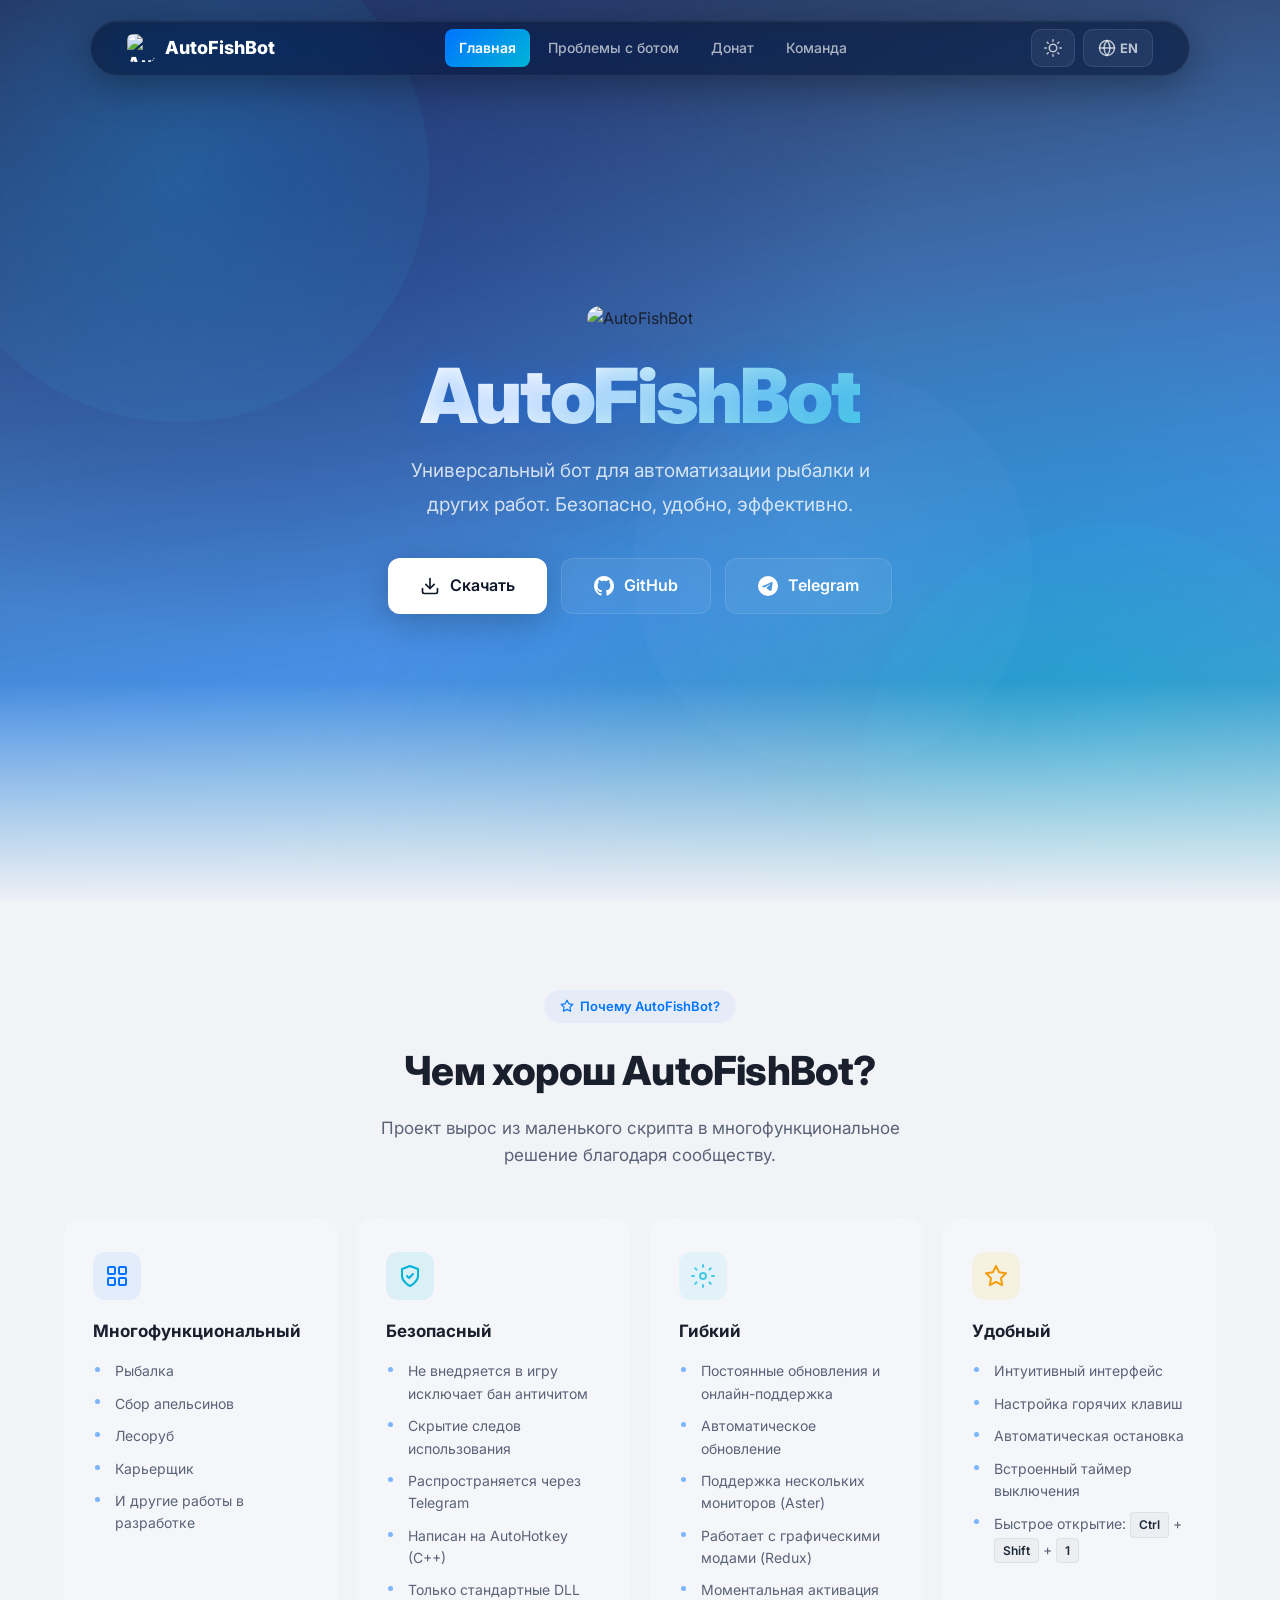
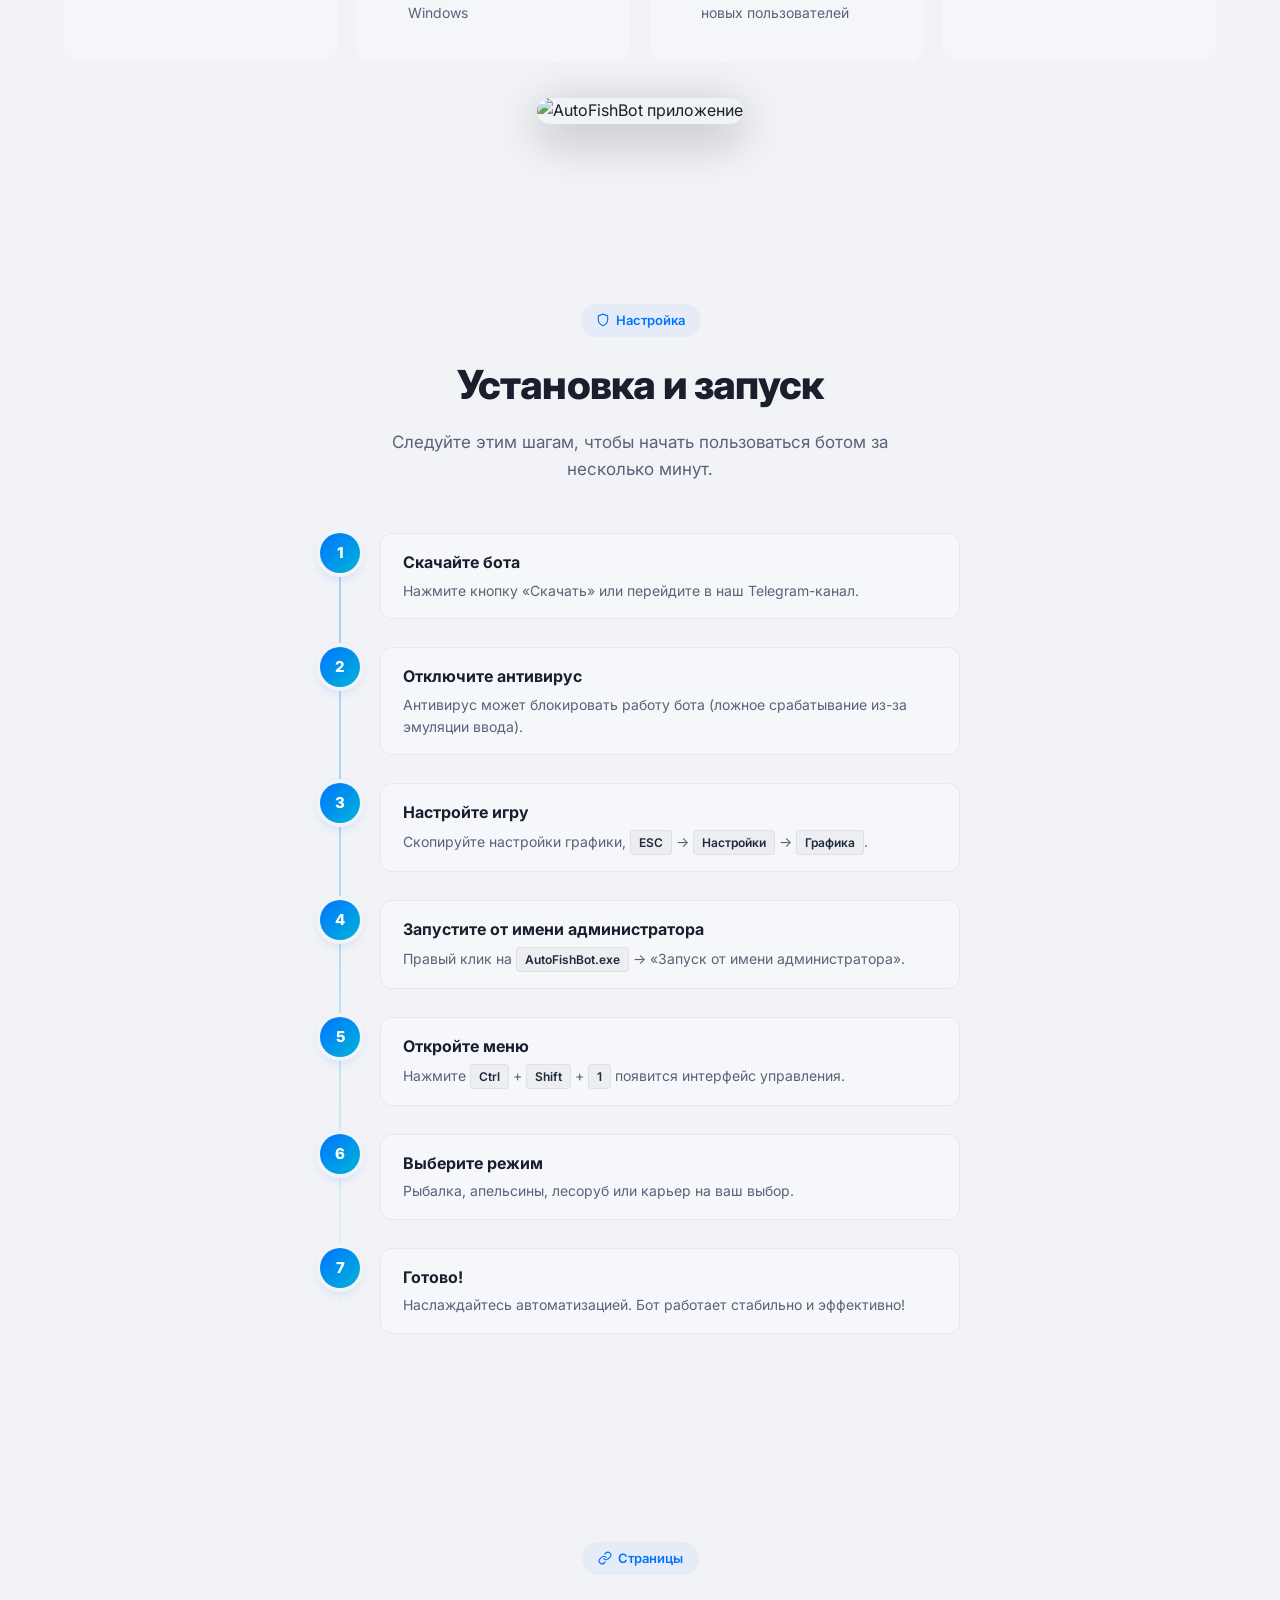
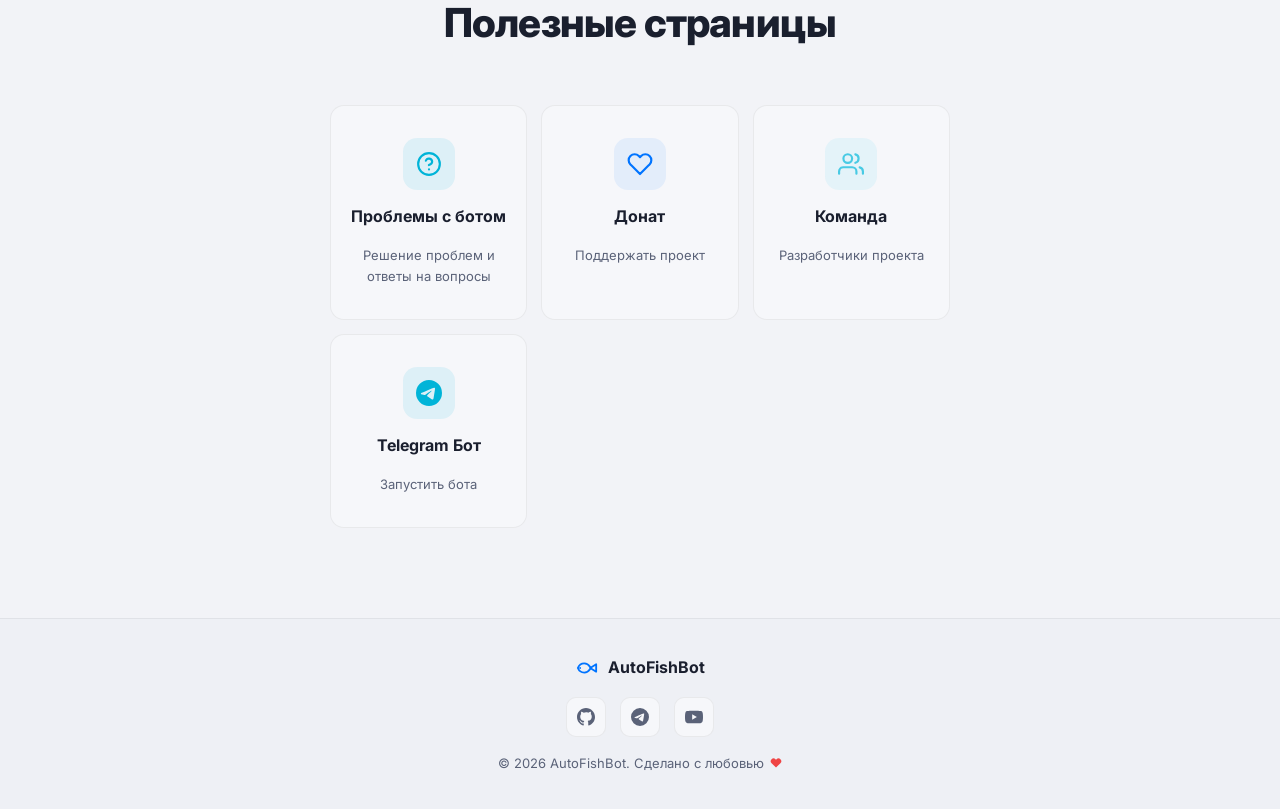
==== commit 525104f9: "indexAFB.html" ====
--- a/indexAFB.html
+++ b/indexAFB.html
@@ -652,7 +652,7 @@
           <svg viewBox="0 0 24 24" fill="currentColor" style="width:18px;height:18px"><path d="M23.498 6.186a3.016 3.016 0 0 0-2.122-2.136C19.505 3.545 12 3.545 12 3.545s-7.505 0-9.377.505A3.017 3.017 0 0 0 .502 6.186C0 8.07 0 12 0 12s0 3.93.502 5.814a3.016 3.016 0 0 0 2.122 2.136c1.871.505 9.376.505 9.376.505s7.505 0 9.377-.505a3.015 3.015 0 0 0 2.122-2.136C24 15.93 24 12 24 12s0-3.93-.502-5.814zM9.545 15.568V8.432L15.818 12l-6.273 3.568z"/></svg>
         </a>
       </div>
-      <p class="footer-copy">&copy; 2025 AutoFishBot. Сделано с любовью <svg viewBox="0 0 24 24" fill="currentColor" style="width:12px;height:12px;display:inline;vertical-align:middle;color:#ef4444"><path d="M20.84 4.61a5.5 5.5 0 0 0-7.78 0L12 5.67l-1.06-1.06a5.5 5.5 0 0 0-7.78 7.78l1.06 1.06L12 21.23l7.78-7.78 1.06-1.06a5.5 5.5 0 0 0 0-7.78z"/></svg></p>
+      <p class="footer-copy">&copy; 2026 AutoFishBot. Сделано с любовью <svg viewBox="0 0 24 24" fill="currentColor" style="width:12px;height:12px;display:inline;vertical-align:middle;color:#ef4444"><path d="M20.84 4.61a5.5 5.5 0 0 0-7.78 0L12 5.67l-1.06-1.06a5.5 5.5 0 0 0-7.78 7.78l1.06 1.06L12 21.23l7.78-7.78 1.06-1.06a5.5 5.5 0 0 0 0-7.78z"/></svg></p>
     </div>
   </div>
 </footer>
@@ -662,8 +662,8 @@
 </button>
 
 <script>
-const translations={ru:{nav_home:'Главная',nav_faq:'Проблемы с ботом',nav_donate:'Донат',nav_team:'Команда',hero_title:'AutoFishBot',hero_desc:'Универсальный бот для автоматизации рыбалки и других работ. Безопасно, удобно, эффективно.',hero_download:'Скачать',hero_telegram:'Telegram',hero_github:'GitHub',features_label:'Почему AutoFishBot?',features_title:'Чем хорош AutoFishBot?',features_desc:'Проект вырос из маленького скрипта в многофункциональное решение благодаря сообществу.',feat1_title:'Многофункциональный',feat1_1:'Рыбалка',feat1_2:'Сбор апельсинов',feat1_3:'Лесоруб',feat1_4:'Карьерщик',feat1_5:'И другие работы в разработке',feat2_title:'Безопасный',feat2_1:'Не внедряется в игру исключает бан античитом',feat2_2:'Скрытие следов использования',feat2_3:'Распространяется через Telegram',feat2_4:'Написан на AutoHotkey (C++)',feat2_5:'Только стандартные DLL Windows',feat3_title:'Гибкий',feat3_1:'Постоянные обновления и онлайн-поддержка',feat3_2:'Автоматическое обновление',feat3_3:'Поддержка нескольких мониторов (Aster)',feat3_4:'Работает с графическими модами (Redux)',feat3_5:'Моментальная активация новых пользователей',feat4_title:'Удобный',feat4_1:'Интуитивный интерфейс',feat4_2:'Настройка горячих клавиш',feat4_3:'Автоматическая остановка',feat4_4:'Встроенный таймер выключения',feat4_5:'Быстрое открытие: <kbd>Ctrl</kbd> + <kbd>Shift</kbd> + <kbd>1</kbd>',setup_label:'Настройка',setup_title:'Установка и запуск',setup_desc:'Следуйте этим шагам, чтобы начать пользоваться ботом за несколько минут.',step1_title:'Скачайте бота',step1_desc:'Нажмите кнопку «Скачать» или перейдите в наш Telegram-канал.',step2_title:'Отключите антивирус',step2_desc:'Антивирус может блокировать работу бота (ложное срабатывание из-за эмуляции ввода).',step3_title:'Настройте игру',step3_desc:'Скопируйте настройки графики, <kbd>ESC</kbd> → <kbd>Настройки</kbd> → <kbd>Графика</kbd>.',step4_title:'Запустите от имени администратора',step4_desc:'Правый клик на <kbd>AutoFishBot.exe</kbd> → «Запуск от имени администратора».',step5_title:'Откройте меню',step5_desc:'Нажмите <kbd>Ctrl</kbd> + <kbd>Shift</kbd> + <kbd>1</kbd> появится интерфейс управления.',step6_title:'Выберите режим',step6_desc:'Рыбалка, апельсины, лесоруб или карьер на ваш выбор.',step7_title:'Готово!',step7_desc:'Наслаждайтесь автоматизацией. Бот работает стабильно и эффективно!',settings_label:'Настройки',settings_title:'Рекомендуемые настройки',settings_desc:'Бот работает на многих разрешениях и любом качестве',settings_av1:'Качество графики:',settings_av2:'Разрешение экрана:',settings_av3:'Потоков рендеринга:',settings_av4:'Мультипоточная оптимизация:',settings_av5:'Тип окна:',settings_av6:'Вертикальная синхронизация:',settings_av1_val:'Мин./Низкое',settings_av2_val:'1920x1080',settings_av3_val:'Рек. системой',settings_av4_val:'Вкл.',settings_av5_val:'В окне без рамки',settings_av6_val:'Выкл.',links_label:'Страницы',links_title:'Полезные страницы',links_faq_title:'Проблемы с ботом',links_faq_desc:'Решение проблем и ответы на вопросы',links_donate_title:'Донат',links_donate_desc:'Поддержать проект',links_team_title:'Команда',links_team_desc:'Разработчики проекта',links_bot_title:'Telegram Бот',links_bot_desc:'Запустить бота',faq_label:'Проблемы с ботом',faq_title:'Часто задаваемые вопросы',faq1_q:'Что делать, если бот не запускается?',faq1_a:'Проверьте, что вы запустили бота <strong>от имени администратора</strong>. Также убедитесь, что антивирус полностью отключён &mdash; бот использует эмуляцию ввода, что может вызывать ложные срабатывания.',faq2_q:'Какие настройки графики нужны?',faq2_a:'Тип экрана «В окне без рамки». Вертикальную синхронизацию отключите. Формат «21:9» не поддерживается. Поставьте «16:9». Если у вас бот не работает с Redux или фильтрами Nvidia &mdash; отключите их.',faq3_q:'Бот может только рыбачить?',faq3_a:'Нет, бот универсальный. Название «AutoFishBot» отражает основную функцию, но бот умеет выполнять разные виды работ.',faq4_q:'Как обновить бота?',faq4_a:'Бот обновляется автоматически. Просто запустите последнюю версию &mdash; она сама проверит обновления. Также вы всегда можете скачать актуальную версию в нашем Telegram-канале или через кнопку «Скачать» на главной странице.',faq5_q:'Windows 11',faq5_a:'Если версия Windows 11 младше 24H2, то перед запуском бота нужно:<br><br>Открываете «Свойства» программы (ПКМ)<br>Переходите в раздел «Совместимость»<br>Поставьте галочку рядом с «Запустите эту программу в режиме совместимости для:» Windows 8',faq_support:'Техническая поддержка',donate_label:'Донат',donate_title:'Поддержать проект',donate_desc:'Ваша поддержка помогает проекту развиваться. Спасибо, что вы с нами!',donate_yoomoney:'YooMoney',donate_boosty1:'Boosty (Донат)',donate_boosty2:'Boosty (Подписка)',team_label:'Команда',team_title:'Наша команда',team_desc:'Люди, которые делают этот проект возможным.',team_role1:'Разраб',team_role2:'Контент и SMM-менеджер, Графический дизайнер',team_role3:'Техническая поддержка',team_role4:'Админ чатов',team_role5:'Fullstack Master',team_role6:'Техническая поддержка',team_role7:'Дизайнер',team_status1:'В проекте',team_status2:'В проекте',team_status3:'В проекте',team_status4:'В проекте',team_status5:'В проекте',team_status6:'Покинул',team_status7:'Покинул',footer_year:'2025',footer_text:'Сделано с любовью','404_title':'Страница не найдена','404_desc':'Кажется, эта страница уплыла. Но главная всё ещё здесь!','404_home':'На главную'},
-en:{nav_home:'Home',nav_faq:'Bot Issues',nav_donate:'Donate',nav_team:'Team',hero_title:'AutoFishBot',hero_desc:'Universal bot for automating fishing and other jobs. Safe, convenient, efficient.',hero_download:'Download',hero_telegram:'Telegram',hero_github:'GitHub',features_label:'Why AutoFishBot?',features_title:'What makes AutoFishBot great?',features_desc:'The project grew from a small script into a multi-functional solution thanks to the community.',feat1_title:'Multi-functional',feat1_1:'Fishing',feat1_2:'Orange picking',feat1_3:'Lumberjack',feat1_4:'Quarry worker',feat1_5:'Other jobs in development',feat2_title:'Safe',feat2_1:'Does not inject into the game no anticheat ban',feat2_2:'Hides usage traces',feat2_3:'Distributed via Telegram',feat2_4:'Written in AutoHotkey (C++)',feat2_5:'Standard Windows DLLs only',feat3_title:'Flexible',feat3_1:'Regular updates and online support',feat3_2:'Auto-update',feat3_3:'Multi-monitor support (Aster)',feat3_4:'Works with graphic mods (Redux)',feat3_5:'Instant activation for new users',feat4_title:'Convenient',feat4_1:'Intuitive interface',feat4_2:'Hotkey configuration',feat4_3:'Auto-stop',feat4_4:'Built-in shutdown timer',feat4_5:'Quick open: <kbd>Ctrl</kbd> + <kbd>Shift</kbd> + <kbd>1</kbd>',setup_label:'Setup',setup_title:'Installation & Launch',setup_desc:'Follow these steps to start using the bot in minutes.',step1_title:'Download the bot',step1_desc:'Click the "Download" button or join our Telegram channel.',step2_title:'Disable antivirus',step2_desc:'Antivirus may block the bot (false positive due to input emulation).',step3_title:'Configure the game',step3_desc:'Copy the graphics settings: <kbd>ESC</kbd> → <kbd>Settings</kbd> → <kbd>Graphics</kbd>.',step4_title:'Run as administrator',step4_desc:'Right-click <kbd>AutoFishBot.exe</kbd> → "Run as administrator".',step5_title:'Open the menu',step5_desc:'Press <kbd>Ctrl</kbd> + <kbd>Shift</kbd> + <kbd>1</kbd> the control interface appears.',step6_title:'Choose a mode',step6_desc:'Fishing, oranges, lumberjack, or quarry your choice.',step7_title:'Done!',step7_desc:'Enjoy automation. The bot works stably and efficiently!',settings_label:'Settings',settings_title:'Recommended settings',settings_desc:'The bot works on many resolutions and any quality',settings_av1:'Graphics quality:',settings_av2:'Screen resolution:',settings_av3:'Render threads:',settings_av4:'Multi-threaded optimization:',settings_av5:'Window mode:',settings_av6:'Vertical sync:',settings_av1_val:'Min./Low',settings_av2_val:'1920x1080',settings_av3_val:'System recommended',settings_av4_val:'On',settings_av5_val:'Windowed (borderless)',settings_av6_val:'Off',links_label:'Pages',links_title:'Useful Pages',links_faq_title:'Bot Issues',links_faq_desc:'Solutions and answers',links_donate_title:'Donate',links_donate_desc:'Support the project',links_team_title:'Team',links_team_desc:'Project developers',links_bot_title:'Telegram Bot',links_bot_desc:'Launch the bot',faq_label:'Bot Issues',faq_title:'Frequently Asked Questions',faq1_q:"What if the bot doesn't start?",faq1_a:'Make sure you run the bot <strong>as administrator</strong>. Also ensure your antivirus is completely disabled &mdash; the bot uses input emulation which can trigger false positives.',faq2_q:'What graphics settings are needed?',faq2_a:'Screen mode: "Borderless window". Disable vertical sync. "21:9" format is not supported. Set "16:9". If the bot doesn\'t work with Redux or Nvidia filters &mdash; disable them.',faq3_q:'Can the bot only fish?',faq3_a:'No, the bot is universal. The name "AutoFishBot" reflects the main function, but the bot can perform various types of work.',faq4_q:'How do I update the bot?',faq4_a:'The bot updates automatically. Just launch the latest version &mdash; it checks for updates on startup. You can also always download the latest version from our Telegram channel or the "Download" button on the main page.',faq5_q:'Windows 11',faq5_a:'If your Windows 11 version is older than 24H2, before launching the bot:<br><br>Open program "Properties" (right-click)<br>Go to the "Compatibility" section<br>Check "Run this program in compatibility mode for:" Windows 8',faq_support:'Tech Support',donate_label:'Donate',donate_title:'Support the Project',donate_desc:'Your support helps the project grow. Thank you for being with us!',donate_yoomoney:'YooMoney',donate_boosty1:'Boosty (Donate)',donate_boosty2:'Boosty (Subscription)',team_label:'Team',team_title:'Our Team',team_desc:'The people who make this project possible.',team_role1:'Dev',team_role2:'Content & SMM Manager, Graphic Designer',team_role3:'Tech Support',team_role4:'Chat Admin',team_role5:'Fullstack Master',team_role6:'Tech Support',team_role7:'Designer',team_status1:'Active',team_status2:'Active',team_status3:'Active',team_status4:'Active',team_status5:'Active',team_status6:'Left',team_status7:'Left',footer_year:'2025',footer_text:'Made with love','404_title':'Page not found','404_desc':'Looks like this page swam away. But the homepage is still here!','404_home':'Go home'}};
+const translations={ru:{nav_home:'Главная',nav_faq:'Проблемы с ботом',nav_donate:'Донат',nav_team:'Команда',hero_title:'AutoFishBot',hero_desc:'Универсальный бот для автоматизации рыбалки и других работ. Безопасно, удобно, эффективно.',hero_download:'Скачать',hero_telegram:'Telegram',hero_github:'GitHub',features_label:'Почему AutoFishBot?',features_title:'Чем хорош AutoFishBot?',features_desc:'Проект вырос из маленького скрипта в многофункциональное решение благодаря сообществу.',feat1_title:'Многофункциональный',feat1_1:'Рыбалка',feat1_2:'Сбор апельсинов',feat1_3:'Лесоруб',feat1_4:'Карьерщик',feat1_5:'И другие работы в разработке',feat2_title:'Безопасный',feat2_1:'Не внедряется в игру исключает бан античитом',feat2_2:'Скрытие следов использования',feat2_3:'Распространяется через Telegram',feat2_4:'Написан на AutoHotkey (C++)',feat2_5:'Только стандартные DLL Windows',feat3_title:'Гибкий',feat3_1:'Постоянные обновления и онлайн-поддержка',feat3_2:'Автоматическое обновление',feat3_3:'Поддержка нескольких мониторов (Aster)',feat3_4:'Работает с графическими модами (Redux)',feat3_5:'Моментальная активация новых пользователей',feat4_title:'Удобный',feat4_1:'Интуитивный интерфейс',feat4_2:'Настройка горячих клавиш',feat4_3:'Автоматическая остановка',feat4_4:'Встроенный таймер выключения',feat4_5:'Быстрое открытие: <kbd>Ctrl</kbd> + <kbd>Shift</kbd> + <kbd>1</kbd>',setup_label:'Настройка',setup_title:'Установка и запуск',setup_desc:'Следуйте этим шагам, чтобы начать пользоваться ботом за несколько минут.',step1_title:'Скачайте бота',step1_desc:'Нажмите кнопку «Скачать» или перейдите в наш Telegram-канал.',step2_title:'Отключите антивирус',step2_desc:'Антивирус может блокировать работу бота (ложное срабатывание из-за эмуляции ввода).',step3_title:'Настройте игру',step3_desc:'Скопируйте настройки графики, <kbd>ESC</kbd> → <kbd>Настройки</kbd> → <kbd>Графика</kbd>.',step4_title:'Запустите от имени администратора',step4_desc:'Правый клик на <kbd>AutoFishBot.exe</kbd> → «Запуск от имени администратора».',step5_title:'Откройте меню',step5_desc:'Нажмите <kbd>Ctrl</kbd> + <kbd>Shift</kbd> + <kbd>1</kbd> появится интерфейс управления.',step6_title:'Выберите режим',step6_desc:'Рыбалка, апельсины, лесоруб или карьер на ваш выбор.',step7_title:'Готово!',step7_desc:'Наслаждайтесь автоматизацией. Бот работает стабильно и эффективно!',settings_label:'Настройки',settings_title:'Рекомендуемые настройки',settings_desc:'Бот работает на многих разрешениях и любом качестве',settings_av1:'Качество графики:',settings_av2:'Разрешение экрана:',settings_av3:'Потоков рендеринга:',settings_av4:'Мультипоточная оптимизация:',settings_av5:'Тип окна:',settings_av6:'Вертикальная синхронизация:',settings_av1_val:'Мин./Низкое',settings_av2_val:'1920x1080',settings_av3_val:'Рек. системой',settings_av4_val:'Вкл.',settings_av5_val:'В окне без рамки',settings_av6_val:'Выкл.',links_label:'Страницы',links_title:'Полезные страницы',links_faq_title:'Проблемы с ботом',links_faq_desc:'Решение проблем и ответы на вопросы',links_donate_title:'Донат',links_donate_desc:'Поддержать проект',links_team_title:'Команда',links_team_desc:'Разработчики проекта',links_bot_title:'Telegram Бот',links_bot_desc:'Запустить бота',faq_label:'Проблемы с ботом',faq_title:'Часто задаваемые вопросы',faq1_q:'Что делать, если бот не запускается?',faq1_a:'Проверьте, что вы запустили бота <strong>от имени администратора</strong>. Также убедитесь, что антивирус полностью отключён &mdash; бот использует эмуляцию ввода, что может вызывать ложные срабатывания.',faq2_q:'Какие настройки графики нужны?',faq2_a:'Тип экрана «В окне без рамки». Вертикальную синхронизацию отключите. Формат «21:9» не поддерживается. Поставьте «16:9». Если у вас бот не работает с Redux или фильтрами Nvidia &mdash; отключите их.',faq3_q:'Бот может только рыбачить?',faq3_a:'Нет, бот универсальный. Название «AutoFishBot» отражает основную функцию, но бот умеет выполнять разные виды работ.',faq4_q:'Как обновить бота?',faq4_a:'Бот обновляется автоматически. Просто запустите последнюю версию &mdash; она сама проверит обновления. Также вы всегда можете скачать актуальную версию в нашем Telegram-канале или через кнопку «Скачать» на главной странице.',faq5_q:'Windows 11',faq5_a:'Если версия Windows 11 младше 24H2, то перед запуском бота нужно:<br><br>Открываете «Свойства» программы (ПКМ)<br>Переходите в раздел «Совместимость»<br>Поставьте галочку рядом с «Запустите эту программу в режиме совместимости для:» Windows 8',faq_support:'Техническая поддержка',donate_label:'Донат',donate_title:'Поддержать проект',donate_desc:'Ваша поддержка помогает проекту развиваться. Спасибо, что вы с нами!',donate_yoomoney:'YooMoney',donate_boosty1:'Boosty (Донат)',donate_boosty2:'Boosty (Подписка)',team_label:'Команда',team_title:'Наша команда',team_desc:'Люди, которые делают этот проект возможным.',team_role1:'Разраб',team_role2:'Контент и SMM-менеджер, Графический дизайнер',team_role3:'Техническая поддержка',team_role4:'Админ чатов',team_role5:'Fullstack Master',team_role6:'Техническая поддержка',team_role7:'Дизайнер',team_status1:'В проекте',team_status2:'В проекте',team_status3:'В проекте',team_status4:'В проекте',team_status5:'В проекте',team_status6:'Покинул',team_status7:'Покинул',footer_year:'2026',footer_text:'Сделано с любовью','404_title':'Страница не найдена','404_desc':'Кажется, эта страница уплыла. Но главная всё ещё здесь!','404_home':'На главную'},
+en:{nav_home:'Home',nav_faq:'Bot Issues',nav_donate:'Donate',nav_team:'Team',hero_title:'AutoFishBot',hero_desc:'Universal bot for automating fishing and other jobs. Safe, convenient, efficient.',hero_download:'Download',hero_telegram:'Telegram',hero_github:'GitHub',features_label:'Why AutoFishBot?',features_title:'What makes AutoFishBot great?',features_desc:'The project grew from a small script into a multi-functional solution thanks to the community.',feat1_title:'Multi-functional',feat1_1:'Fishing',feat1_2:'Orange picking',feat1_3:'Lumberjack',feat1_4:'Quarry worker',feat1_5:'Other jobs in development',feat2_title:'Safe',feat2_1:'Does not inject into the game no anticheat ban',feat2_2:'Hides usage traces',feat2_3:'Distributed via Telegram',feat2_4:'Written in AutoHotkey (C++)',feat2_5:'Standard Windows DLLs only',feat3_title:'Flexible',feat3_1:'Regular updates and online support',feat3_2:'Auto-update',feat3_3:'Multi-monitor support (Aster)',feat3_4:'Works with graphic mods (Redux)',feat3_5:'Instant activation for new users',feat4_title:'Convenient',feat4_1:'Intuitive interface',feat4_2:'Hotkey configuration',feat4_3:'Auto-stop',feat4_4:'Built-in shutdown timer',feat4_5:'Quick open: <kbd>Ctrl</kbd> + <kbd>Shift</kbd> + <kbd>1</kbd>',setup_label:'Setup',setup_title:'Installation & Launch',setup_desc:'Follow these steps to start using the bot in minutes.',step1_title:'Download the bot',step1_desc:'Click the "Download" button or join our Telegram channel.',step2_title:'Disable antivirus',step2_desc:'Antivirus may block the bot (false positive due to input emulation).',step3_title:'Configure the game',step3_desc:'Copy the graphics settings: <kbd>ESC</kbd> → <kbd>Settings</kbd> → <kbd>Graphics</kbd>.',step4_title:'Run as administrator',step4_desc:'Right-click <kbd>AutoFishBot.exe</kbd> → "Run as administrator".',step5_title:'Open the menu',step5_desc:'Press <kbd>Ctrl</kbd> + <kbd>Shift</kbd> + <kbd>1</kbd> the control interface appears.',step6_title:'Choose a mode',step6_desc:'Fishing, oranges, lumberjack, or quarry your choice.',step7_title:'Done!',step7_desc:'Enjoy automation. The bot works stably and efficiently!',settings_label:'Settings',settings_title:'Recommended settings',settings_desc:'The bot works on many resolutions and any quality',settings_av1:'Graphics quality:',settings_av2:'Screen resolution:',settings_av3:'Render threads:',settings_av4:'Multi-threaded optimization:',settings_av5:'Window mode:',settings_av6:'Vertical sync:',settings_av1_val:'Min./Low',settings_av2_val:'1920x1080',settings_av3_val:'System recommended',settings_av4_val:'On',settings_av5_val:'Windowed (borderless)',settings_av6_val:'Off',links_label:'Pages',links_title:'Useful Pages',links_faq_title:'Bot Issues',links_faq_desc:'Solutions and answers',links_donate_title:'Donate',links_donate_desc:'Support the project',links_team_title:'Team',links_team_desc:'Project developers',links_bot_title:'Telegram Bot',links_bot_desc:'Launch the bot',faq_label:'Bot Issues',faq_title:'Frequently Asked Questions',faq1_q:"What if the bot doesn't start?",faq1_a:'Make sure you run the bot <strong>as administrator</strong>. Also ensure your antivirus is completely disabled &mdash; the bot uses input emulation which can trigger false positives.',faq2_q:'What graphics settings are needed?',faq2_a:'Screen mode: "Borderless window". Disable vertical sync. "21:9" format is not supported. Set "16:9". If the bot doesn\'t work with Redux or Nvidia filters &mdash; disable them.',faq3_q:'Can the bot only fish?',faq3_a:'No, the bot is universal. The name "AutoFishBot" reflects the main function, but the bot can perform various types of work.',faq4_q:'How do I update the bot?',faq4_a:'The bot updates automatically. Just launch the latest version &mdash; it checks for updates on startup. You can also always download the latest version from our Telegram channel or the "Download" button on the main page.',faq5_q:'Windows 11',faq5_a:'If your Windows 11 version is older than 24H2, before launching the bot:<br><br>Open program "Properties" (right-click)<br>Go to the "Compatibility" section<br>Check "Run this program in compatibility mode for:" Windows 8',faq_support:'Tech Support',donate_label:'Donate',donate_title:'Support the Project',donate_desc:'Your support helps the project grow. Thank you for being with us!',donate_yoomoney:'YooMoney',donate_boosty1:'Boosty (Donate)',donate_boosty2:'Boosty (Subscription)',team_label:'Team',team_title:'Our Team',team_desc:'The people who make this project possible.',team_role1:'Dev',team_role2:'Content & SMM Manager, Graphic Designer',team_role3:'Tech Support',team_role4:'Chat Admin',team_role5:'Fullstack Master',team_role6:'Tech Support',team_role7:'Designer',team_status1:'Active',team_status2:'Active',team_status3:'Active',team_status4:'Active',team_status5:'Active',team_status6:'Left',team_status7:'Left',footer_year:'2026',footer_text:'Made with love','404_title':'Page not found','404_desc':'Looks like this page swam away. But the homepage is still here!','404_home':'Go home'}};
 let currentLang=localStorage.getItem('lang')||'ru';let currentTheme=localStorage.getItem('theme')||'light';
 function applyLang(lang){const t=translations[lang];document.querySelectorAll('[data-key]').forEach(el=>{const key=el.dataset.key;if(t[key]!==undefined){if(key.startsWith('step')||key.startsWith('faq')||key.startsWith('settings_av')||key.startsWith('feat')||key.startsWith('team')){el.innerHTML=t[key]}else{el.textContent=t[key]}}});document.getElementById('lang-label').textContent=lang==='ru'?'EN':'RU';currentLang=lang;localStorage.setItem('lang',lang)}
 function toggleLang(){applyLang(currentLang==='ru'?'en':'ru')}
